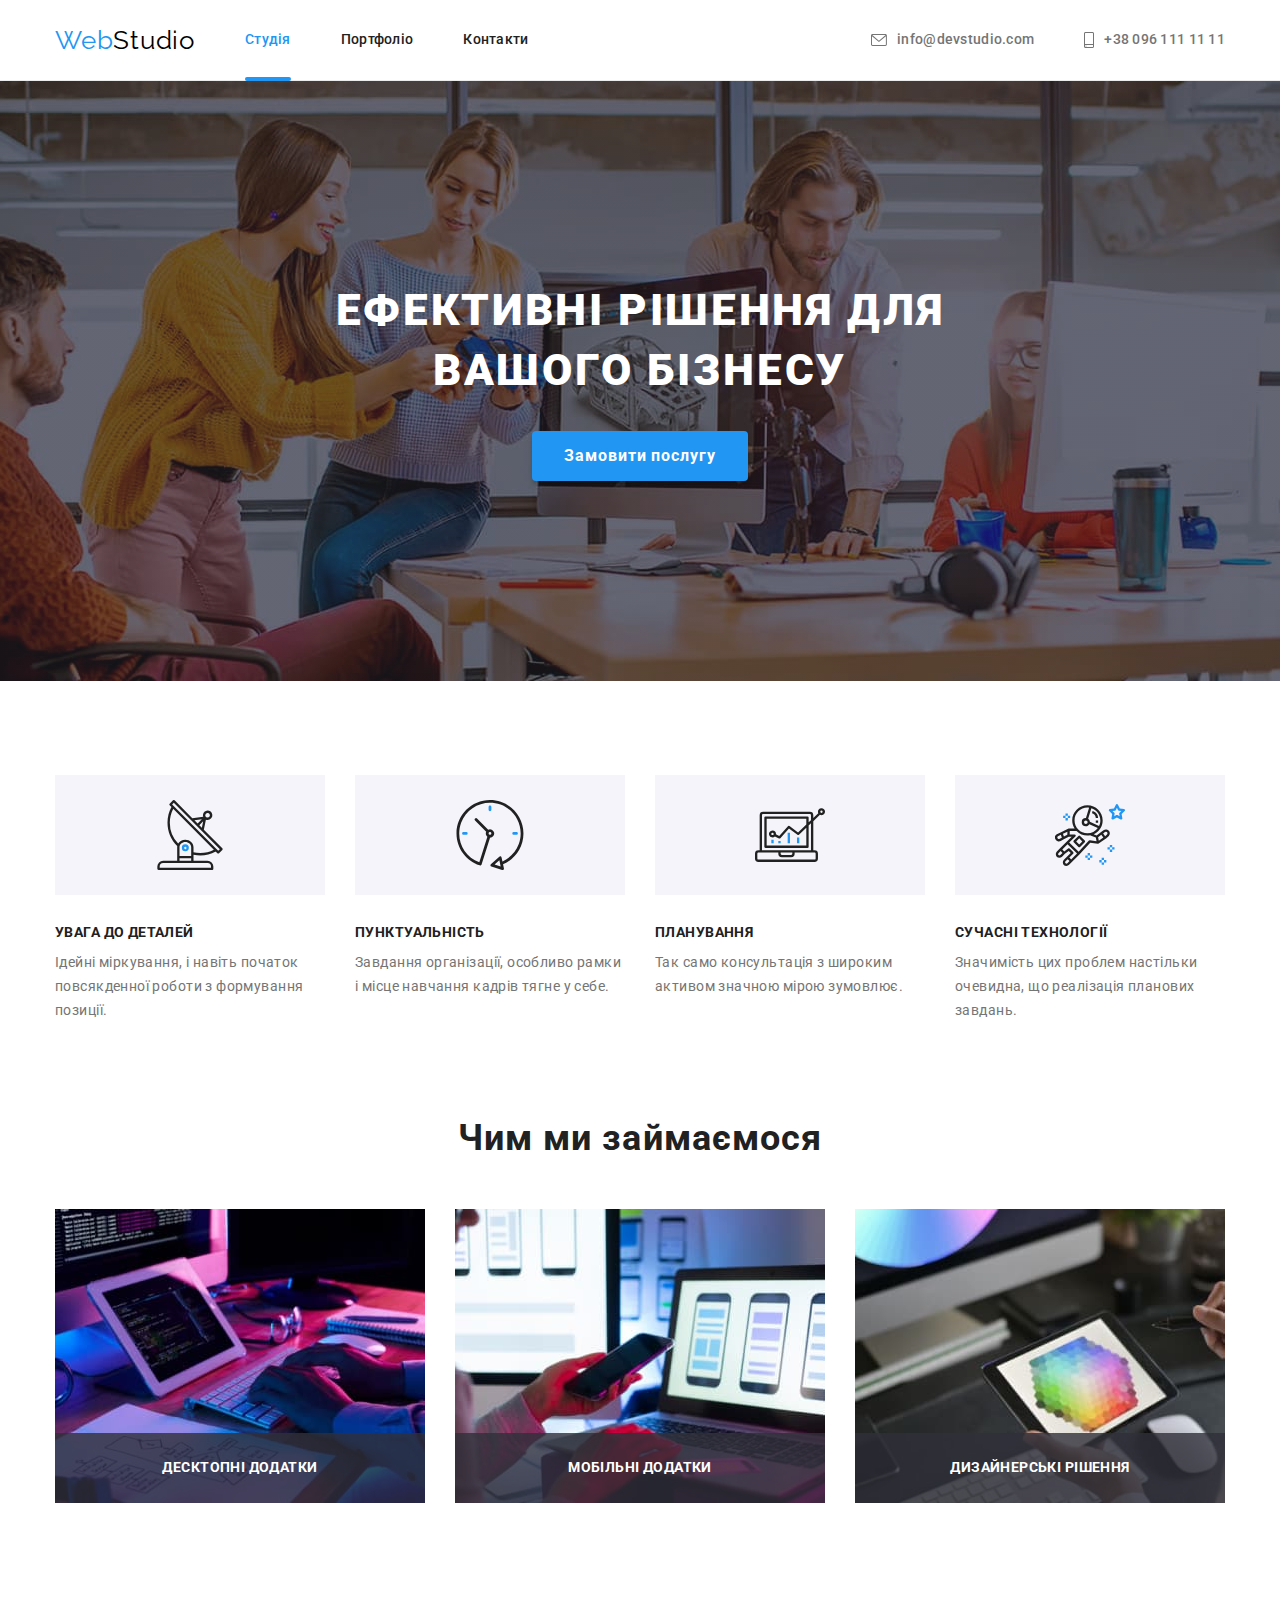
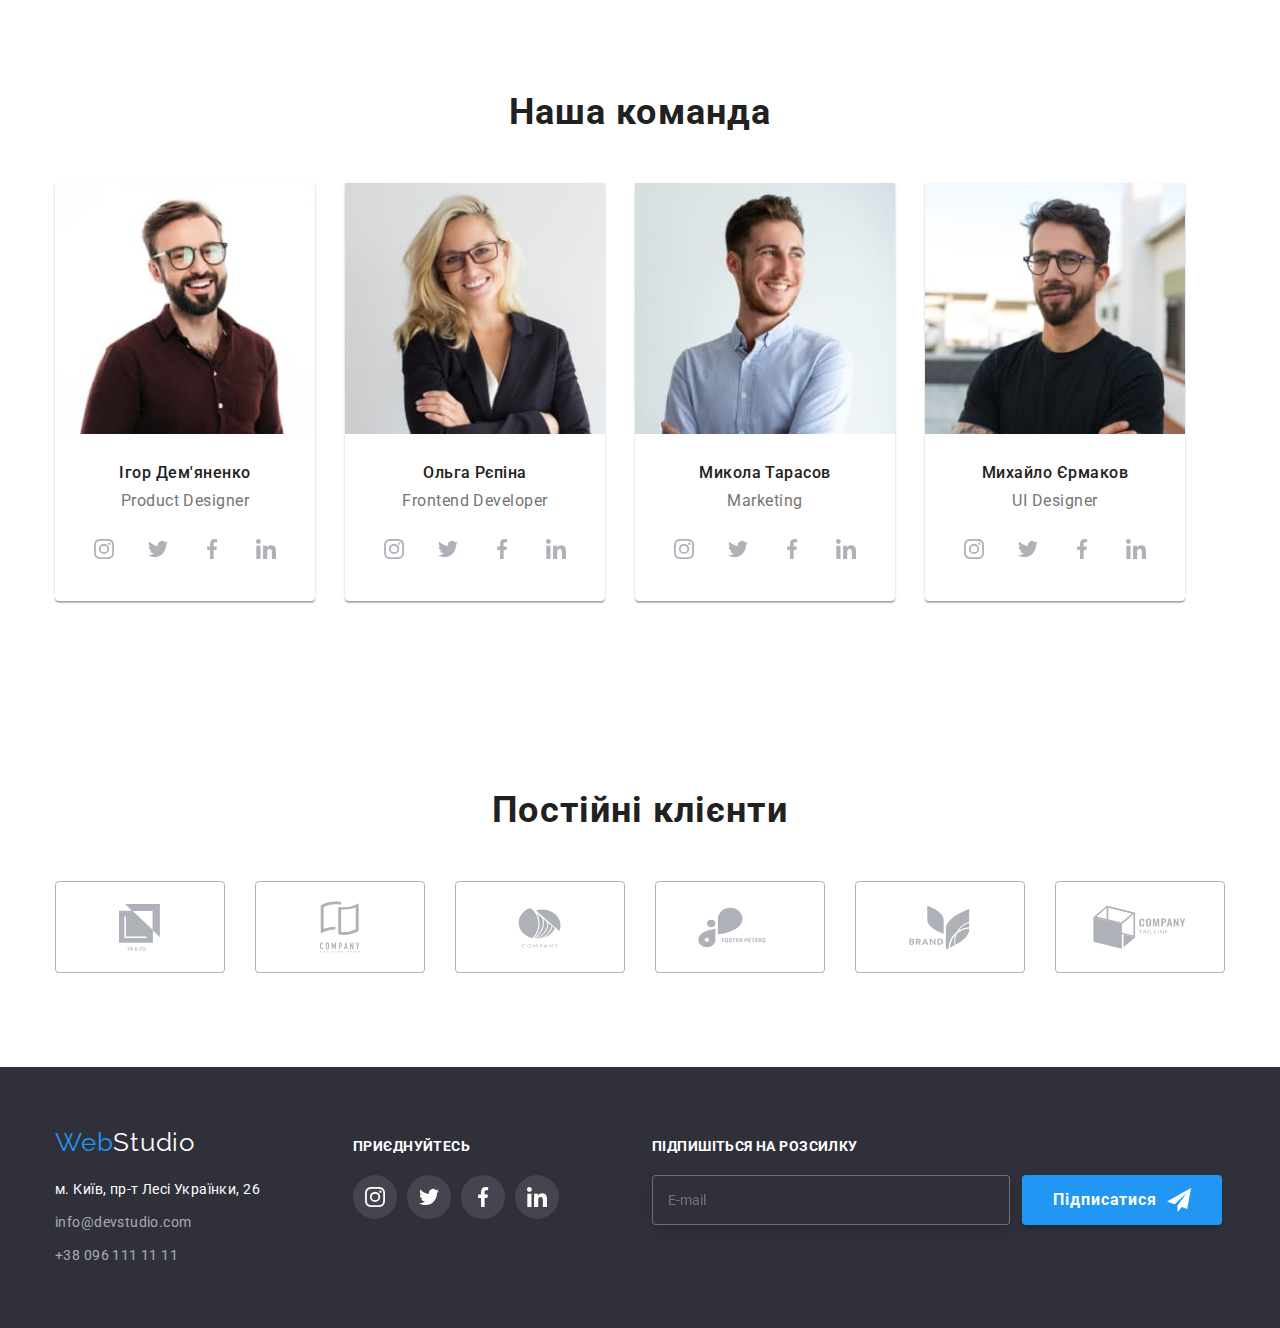
==== index.html @ 92b31249 "Clone HW-06" ====
<!DOCTYPE html>
<html lang="uk">

<head>
  <meta charset="UTF-8" />
  <meta http-equiv="X-UA-Compatible" content="IE=edge" />
  <meta name="viewport" content="width=device-width, initial-scale=1.0" />
  <title>Студія</title>
  <link rel="stylesheet"
    href="https://cdnjs.cloudflare.com/ajax/libs/modern-normalize/1.1.0/modern-normalize.min.css" />
  <link rel="stylesheet" href="./css/styles.css" />
  <link rel="preconnect" href="https://fonts.googleapis.com" />
  <link rel="preconnect" href="https://fonts.gstatic.com" crossorigin />
  <link href="https://fonts.googleapis.com/css2?family=Raleway:wght@700&family=Roboto:wght@400;500;700;900&display=swap"
    rel="stylesheet" />
</head>

<body>
  <header class="page-header">
    <div class="container">
      <div class="header-container">
        <nav class="header-nav">
          <a class="logo" href="./index.html">Web<span>Studio</span></a>
          <ul class="site-nav">
            <li><a class="link current" href="./index.html">Студія</a></li>
            <li><a class="link" href="./portfolio.html">Портфоліо</a></li>
            <li><a class="link" href="#">Контакти</a></li>
          </ul>
        </nav>
        <ul class="contacts-header">
          <li>
            <a class="contacts decoration" href="mailto:info@devstudio.com" lang="en">
              <svg class="icon-contacts" width="16px" height="12px">
                <use href="./images/icons.svg#icon-envelope"></use>
              </svg>info@devstudio.com</a>
          </li>
          <li>
            <a class="contacts decoration" href="tel:+380961111111"><svg class="icon-contacts" width="10px"
                height="16px">
                <use href="./images/icons.svg#icon-smartphone"></use>
              </svg>+38 096 111 11 11</a>
          </li>
        </ul>
      </div>
    </div>
  </header>
  <main>
    <section class="hero picture">
      <div class="container">
        <h1 class="hero-title">Ефективні рішення для вашого бізнесу</h1>
        <button class="primary-button" type="button" data-modal-open>Замовити послугу</button>
      </div>
    </section>
    <section class="section">
      <div class="container">
        <h2 class="visually-hidden">Наші переваги</h2>
        <div class="container-promo">
          <ul class="promo">
            <li class="promo-list">
              <div class="promo-icons">
                <svg width="70px" height="70px">
                  <use href="./images/icons.svg#icon-bodsec-01-antenna"></use>
                </svg>
              </div>
              <h3 class="promo-title">Увага до деталей</h3>
              <p class="promo-text">
                Ідейні міркування, і навіть початок повсякденної роботи з формування позиції.
              </p>
            </li>
            <li class="promo-list">
              <div class="promo-icons">
                <svg width="70px" height="70px">
                  <use href="./images/icons.svg#icon-bodsec-01-clock"></use>
                </svg>
              </div>
              <h3 class="promo-title">Пунктуальність</h3>
              <p class="promo-text">
                Завдання організації, особливо рамки і місце навчання кадрів тягне у себе.
              </p>
            </li>
            <li class="promo-list">
              <div class="promo-icons">
                <svg width="70px" height="70px">
                  <use href="./images/icons.svg#icon-bodsec-01-vector"></use>
                </svg>
              </div>
              <h3 class="promo-title">Планування</h3>
              <p class="promo-text">
                Так само консультація з широким активом значною мірою зумовлює.
              </p>
            </li>
            <li class="promo-list">
              <div class="promo-icons">
                <svg width="70px" height="70px">
                  <use href="./images/icons.svg#icon-bodsec-01-astronaut"></use>
                </svg>
              </div>
              <h3 class="promo-title">Сучасні технології</h3>
              <p class="promo-text">
                Значимість цих проблем настільки очевидна, що реалізація планових завдань.
              </p>
            </li>
          </ul>
        </div>
      </div>
    </section>
    <section class="section">
      <div class="container">
        <h2 class="heading">Чим ми займаємося</h2>
        <ul class="heading-list">
          <li>
            <div class="heading-content">
              <img src="./images/bodsec-01-0301.jpg" alt="Написання програмних модулів на клавіатурі" width="370" />
              <p class="heading-label">Десктопні додатки</p>
            </div>
          </li>
          <li>
            <div class="heading-content">
              <img src="./images/bodsec-01-0302.jpg" alt="Створення контенту для мобільних гаджетів" width="370" />
              <p class="heading-label">Мобільні додатки</p>
            </div>
          </li>
          <li>
            <div class="heading-content">
              <img src="./images/bodsec-01-0303.jpg" alt="Розробка дизайну за допомогою планшету" width="370" />
              <p class="heading-label">Дизайнерські рішення</p>
            </div>
          </li>
        </ul>
      </div>
    </section>
    <section class="section team-body">
      <div class="container">
        <h2 class="heading">Наша команда</h2>
        <ul class="team-list">
          <li>
            <img src="./images/bodsec-01-0401.jpg"
              alt="Дизайнер продукту, усміхнений чоловік в окулярах, чимось схожий на Гарі Потера" width="260" />
            <div class="team-caption">
              <h3>Ігор Дем'яненко</h3>
              <p lang="en">Product Designer</p>
              <ul class="soc-list">
                <li class="soc-item">
                  <a href="" class="soc-link">
                    <svg class="soc-icon">
                      <use href="./images/icons.svg#icon-instagram"></use>
                    </svg>
                  </a>
                </li>
                <li class="soc-item">
                  <a href="" class="soc-link">
                    <svg class="soc-icon">
                      <use href="./images/icons.svg#icon-twitter"></use>
                    </svg>
                  </a>
                </li>
                <li class="soc-item">
                  <a href="" class="soc-link">
                    <svg class="soc-icon">
                      <use href="./images/icons.svg#icon-facebook"></use>
                    </svg>
                  </a>
                </li>
                <li class="soc-item">
                  <a href="" class="soc-link">
                    <svg class="soc-icon">
                      <use href="./images/icons.svg#icon-linkedin"></use>
                    </svg>
                  </a>
                </li>
              </ul>
            </div>
          </li>
          <li>
            <img src="./images/bodsec-01-0402.jpg" alt="Розробник інтерфейсу, білява жінка, що стоїть у закритій позі"
              width="260" />
            <div class="team-caption">
              <h3>Ольга Рєпіна</h3>
              <p lang="en">Frontend Developer</p>
              <ul class="soc-list">
                <li class="soc-item">
                  <a href="" class="soc-link">
                    <svg class="soc-icon">
                      <use href="./images/icons.svg#icon-instagram"></use>
                    </svg>
                  </a>
                </li>
                <li class="soc-item">
                  <a href="" class="soc-link">
                    <svg class="soc-icon">
                      <use href="./images/icons.svg#icon-twitter"></use>
                    </svg>
                  </a>
                </li>
                <li class="soc-item">
                  <a href="" class="soc-link">
                    <svg class="soc-icon">
                      <use href="./images/icons.svg#icon-facebook"></use>
                    </svg>
                  </a>
                </li>
                <li class="soc-item">
                  <a href="" class="soc-link">
                    <svg class="soc-icon">
                      <use href="./images/icons.svg#icon-linkedin"></use>
                    </svg>
                  </a>
                </li>
              </ul>
            </div>
          </li>
          <li>
            <img src="./images/bodsec-01-0403.jpg" alt="Маркетолог, усміхнений чоловік, який дивиться в далечину"
              width="260" />
            <div class="team-caption">
              <h3>Микола Тарасов</h3>
              <p lang="en">Marketing</p>
              <ul class="soc-list">
                <li class="soc-item">
                  <a href="" class="soc-link">
                    <svg class="soc-icon">
                      <use href="./images/icons.svg#icon-instagram"></use>
                    </svg>
                  </a>
                </li>
                <li class="soc-item">
                  <a href="" class="soc-link">
                    <svg class="soc-icon">
                      <use href="./images/icons.svg#icon-twitter"></use>
                    </svg>
                  </a>
                </li>
                <li class="soc-item">
                  <a href="" class="soc-link">
                    <svg class="soc-icon">
                      <use href="./images/icons.svg#icon-facebook"></use>
                    </svg>
                  </a>
                </li>
                <li class="soc-item">
                  <a href="" class="soc-link">
                    <svg class="soc-icon">
                      <use href="./images/icons.svg#icon-linkedin"></use>
                    </svg>
                  </a>
                </li>
              </ul>
            </div>
          </li>
          <li>
            <img src="./images/bodsec-01-0404.jpg"
              alt="Дизайнер інтерфейсу користувача, чоловік з хитрою посмішкою, мабуть замислив якусь чергову фічу"
              width="260" />
            <div class="team-caption">
              <h3>Михайло Єрмаков</h3>
              <p lang="en">UI Designer</p>
              <ul class="soc-list">
                <li class="soc-item">
                  <a href="" class="soc-link">
                    <svg class="soc-icon">
                      <use href="./images/icons.svg#icon-instagram"></use>
                    </svg>
                  </a>
                </li>
                <li class="soc-item">
                  <a href="" class="soc-link">
                    <svg class="soc-icon">
                      <use href="./images/icons.svg#icon-twitter"></use>
                    </svg>
                  </a>
                </li>
                <li class="soc-item">
                  <a href="" class="soc-link">
                    <svg class="soc-icon">
                      <use href="./images/icons.svg#icon-facebook"></use>
                    </svg>
                  </a>
                </li>
                <li class="soc-item">
                  <a href="" class="soc-link">
                    <svg class="soc-icon">
                      <use href="./images/icons.svg#icon-linkedin"></use>
                    </svg>
                  </a>
                </li>
              </ul>
            </div>
          </li>
        </ul>
      </div>
    </section>
    <section class="section clients">
      <div class="container">
        <h2 class="heading">Постійні клієнти</h2>
        <ul class="clients-list">
          <li class="clients-item">
            <a href="" class="clients-link">
              <svg class="icon-clients" width="41px" height="47px">
                <use href="./images/icons.svg#icon-bodsec-01-client1"></use>
              </svg>
            </a>
          </li>
          <li class="clients-item">
            <a href="" class="clients-link">
              <svg class="icon-clients" width="40px" height="52px">
                <use href="./images/icons.svg#icon-bodsec-01-client2"></use>
              </svg>
            </a>
          </li>
          <li class="clients-item">
            <a href="" class="clients-link">
              <svg class="icon-clients" width="43px" height="41px">
                <use href="./images/icons.svg#icon-bodsec-01-client3"></use>
              </svg>
            </a>
          </li>
          <li class="clients-item">
            <a href="" class="clients-link">
              <svg class="icon-clients" width="84px" height="41px">
                <use href="./images/icons.svg#icon-bodsec-01-client4"></use>
              </svg>
            </a>
          </li>
          <li class="clients-item">
            <a href="" class="clients-link">
              <svg class="icon-clients" width="63px" height="45px">
                <use href="./images/icons.svg#icon-bodsec-01-client5"></use>
              </svg>
            </a>
          </li>
          <li class="clients-item">
            <a href="" class="clients-link">
              <svg class="icon-clients" width="93px" height="44px">
                <use href="./images/icons.svg#icon-bodsec-01-client6"></use>
              </svg>
            </a>
          </li>
        </ul>
      </div>
    </section>
  </main>
  <footer class="page-footer">
    <div class="container">
      <div class="footer-list">
        <div class="footer-contacts">
          <a class="logo" lang="en" href="./index.html">Web<span>Studio</span></a>
          <address>
            <ul class="contacts-list">
              <li class="contacts-item">
                <a class="contacts decoration-more" href="https://goo.gl/maps/6D874UoQJgZWC2zg7" target="_blank"
                  rel="noopener noreferrer nofollow">м. Київ, пр-т Лесі Українки, 26</a>
              </li>
              <li class="contacts-item">
                <a class="contacts decoration" href="mailto:info@devstudio.com" lang="en">info@devstudio.com</a>
              </li>
              <li class="contacts-item">
                <a class="contacts decoration" href="tel:+380961111111">+38 096 111 11 11</a>
              </li>
            </ul>
          </address>
        </div>
        <div class="footer-soc">
          <p>приєднуйтесь</p>
          <ul class="soc-list">
            <li class="soc-item">
              <a href="" class="soc-link">
                <svg class="soc-icon">
                  <use href="./images/icons.svg#icon-instagram"></use>
                </svg>
              </a>
            </li>
            <li class="soc-item">
              <a href="" class="soc-link">
                <svg class="soc-icon">
                  <use href="./images/icons.svg#icon-twitter"></use>
                </svg>
              </a>
            </li>
            <li class="soc-item">
              <a href="" class="soc-link">
                <svg class="soc-icon">
                  <use href="./images/icons.svg#icon-facebook"></use>
                </svg>
              </a>
            </li>
            <li class="soc-item">
              <a href="" class="soc-link">
                <svg class="soc-icon">
                  <use href="./images/icons.svg#icon-linkedin"></use>
                </svg>
              </a>
            </li>
          </ul>
        </div>
        <div class="mailing">
          <p class="mailing-insert">Підпишіться на розсилку</p>
          <form class="mailing-form" autocomplete="on" action="#" method="post">
            <input id="input-email" class="mailing-input" type="email" name="input-email" aria-describedby="input-email"
              placeholder="E-mail" required>
            <button class="mailing-button" type="submit" aria-label="Підписатися">
              Підписатися
              <svg class="mailing-icon" width="24" height="24">
                <use href="./images/icons.svg#icon-send"></use>
              </svg>
            </button>
          </form>
        </div>
      </div>
    </div>
  </footer>
  <!--MODAL WINDOW-->
  <div class="backdrop is-hidden" data-modal>
    <div class="modal">
      <button class="modal-close-button" type="button" data-modal-close>
        <svg width="11px" height="11px">
          <use href="./images/icons.svg#icon-cross"></use>heading
        </svg>
      </button>
      <p class="modal-heading">Залиште свої дані, ми вам передзвонимо</p>
      <form action="contact-form">
        <label class="form-label" for="person-name">Ім'я</label>
        <div class="form-box">
          <input id="person-name" class="form-input" type="text" name="person-name" placeholder=" " autocomplete="on"
            required>
          <svg class="form-icon" width="12px" height="12px">
            <use href="./images/icons.svg#icon-person"></use>
          </svg>
        </div>

        <label class="form-label" for="person-phone">Телефон</label>
        <div class="form-box">
          <input id="person-phone" class="form-input" type="tel" name="person-phone" placeholder=" " autocomplete="on"
            required>
          <svg class="form-icon" width="12px" height="12px">
            <use href="./images/icons.svg#icon-phone"></use>
          </svg>
        </div>

        <label class="form-label" for="person-email">Пошта</label>
        <div class="form-box">
          <input id="person-email" class="form-input" type="email" name="person-email" placeholder=" " autocomplete="on"
            required>
          <svg class="form-icon" width="12px" height="12px">
            <use href="./images/icons.svg#icon-email"></use>
          </svg>
        </div>

        <label class="form-label" for="person-comment">Коментар</label>
        <textarea id="person-comment" class="form-textarea" name="person-comment"
          placeholder="Введіть текст"></textarea>
        <div class="modal-checkbox">
          <label class="checkbox-label" for="agreement-checkbox">
            <input class="checkbox-input visually-hidden" id="agreement-checkbox" type="checkbox"
              name="agreement-checkbox">
            <svg class="checkbox-icon" width="11px" height="8px">
              <use href="./images/icons.svg#icon-check"></use>
            </svg>
            Погоджуюся з розсилкою та приймаю <a class="checkbox-terms" href="#"> Умови
              договору</a>
          </label>
        </div>
        <button class="modal-button-send" type="submit">Відправити</button>
      </form>
    </div>
  </div>
  <script src="./js/modal.js"></script>
</body>

</html>
---- css/styles.css ----
/* -- Загальне -- */
:root {
  --color-basic: #212121;
  --color-minor: #757575;
  --color-current: #2196f3;
  --color-current-active: #188ce8;
  --color-brand: #2f303a;
  --color-solid: #eeeeee;
  --color-solid-border: rgba(33, 33, 33, 0.2);
  --color-solid-border-active: #2196f3;
  --color-solid-other: #afb1b8;
  --color-bacground-basic: #ffffff;
  --color-bacground-minor: #f5f5f5;
  --color-bacground-body: #f5f4fa;
  --color-bacground-modal: rgba(0, 0, 0, 0.2);

  --timing-effect: cubic-bezier(0.4, 0, 0.2, 1);
}

/* При підключенні "normslize" ця фукнкція прописується */
/* html {
  box-sizing: border-box;
}
*,
*::before *::after {
  box-sizing: inherit;
} */

.container {
  width: 100%;
  max-width: 1200px;
  margin: 0 auto;
  padding: 0 15px;
}

.section {
  padding: 94px 0;
}

.section:nth-child(3) {
  padding-top: 0;
}

/* Ховаємо заголовок */
.visually-hidden {
  position: absolute;
  white-space: nowrap;
  width: 1px;
  height: 1px;
  overflow: hidden;
  border: 0;
  padding: 0;
  clip: rect(0 0 0 0);
  clip-path: inset(50%);
  margin: -1px;
}

/* прибираємо стилі з "Ul" (закоментував бо знайшов більш компактний варіант)*/
/* .site-nav, .heading-list, .promo, .contacts, .team-list, .portfolio-button,
.portfolio-title {list-style: none;} */
ul {
  list-style: none;
}

h1,
h2,
h3,
h4,
h5,
h6,
ul,
p {
  margin: 0;
  padding: 0;
}

img {
  display: block;
  max-width: 100%;
  height: auto;
}

body {
  font-family: 'Roboto', sans-serif;
  font-size: 14px;
  color: var(--color-minor);
  background-color: var(--color-bacground-basic);
}

.logo {
  padding: 24px 0px;
  text-decoration: none;
  color: var(--color-current);
  font-family: 'Raleway', sans-serif;
  font-size: 26px;
  line-height: 1.19;
  letter-spacing: 0.03em;
}

.logo > span {
  padding: 24px 0px;
  color: #000000;
}

.link {
  display: block;
  padding: 32px 0px;
  color: var(--color-basic);
  text-decoration: none;
  font-weight: 500;
  line-height: 1.14;
  letter-spacing: 0.02em;
  transition: color 250ms var(--timing-effect);
}

.current {
  position: relative;
  display: flex;
  color: var(--color-current);
}

.current::after {
  content: '';
  position: absolute;
  bottom: -1px;
  width: 100%;
  height: 4px;
  border-radius: 2px;
  background-color: currentColor;
}

/* header*/

.page-header {
  border-bottom: 1px solid #ececec;
}

.header-container {
  display: flex;
  align-items: center;
  justify-content: space-between;
}

.header-nav {
  display: flex;
  align-items: center;
}

.site-nav {
  display: flex;
  justify-content: center;
  flex-grow: 1;
  gap: 50px;
  margin-left: 50px;
}

.site-nav a {
  padding: 32px 0px;
}

.site-nav a:hover,
.site-nav a:focus {
  color: var(--color-current);
}

/* Скасовуємо підкреслення у посилань */
.decoration,
.decoration-more {
  text-decoration: none;
  font-style: normal;
}

.contacts {
  color: var(--color-minor);
  font-weight: 500;
  line-height: 1.14;
  letter-spacing: 0.02em;
  transition: color 250ms var(--timing-effect);
}

.contacts-header {
  display: flex;
  align-items: center;
  margin-left: auto;
  gap: 50px;
}

.contacts-header .contacts {
  display: block;
  padding: 32px 0px;
}

.contacts:hover,
.contacts:focus {
  color: var(--color-current);
}

.icon-contacts {
  vertical-align: middle;
  margin-right: 10px;
  fill: currentColor;
}

/* main */

/* Прибираємо Flex контейнер і Центруємо кнопу за допомогою маржинів */
/* .hero-container {
  display: flex;
  flex-direction: column;
  align-items: center;
  justify-content: center;
  padding: 200px 0px;
} */

.hero {
  padding: 200px 0px;
  background-color: var(--color-brand);
}

.picture {
  max-width: 1600px;
  min-height: 600px;
  margin-right: auto;
  margin-left: auto;
  background-image: linear-gradient(to right, rgba(47, 48, 58, 0.4), rgba(47, 48, 58, 0.4)),
    url(../images/bodsec-01-herofon.jpg);
  background-repeat: no-repeat;
  background-position: center;
  background-size: cover;
}

.hero-title {
  width: 696px;
  margin-top: 0;
  margin-bottom: 30px;
  margin-left: auto;
  margin-right: auto;
  color: var(--color-bacground-basic);
  text-transform: uppercase;
  text-align: center;
  font-weight: 900;
  font-size: 44px;
  line-height: 1.36;
  letter-spacing: 0.06em;
}

/* Button */
.primary-button {
  display: block;
  margin-right: auto;
  margin-left: auto;
  padding: 10px 32px;
  min-width: 216px;
  border-radius: 4px;
  border: 0;
  cursor: pointer;
  font-family: inherit;
  font-size: 16px;
  font-weight: 700;
  line-height: 1.88;
  letter-spacing: 0.06em;
  color: var(--color-bacground-basic);
  background-color: var(--color-current);
  box-shadow: 0px 4px 4px rgba(0, 0, 0, 0.15);
  transition: color 250ms var(--timing-effect), background-color 250ms var(--timing-effect),
    box-shadow 250ms var(--timing-effect);
}

.primary-button:hover,
.primary-button:focus {
  background-color: var(--color-current-active);
}

.promo {
  display: flex;
  gap: 30px;
}

.promo-list {
  width: calc((100% - 3 * 30px) / 4);
}
/* Не вийшло (як показував Репета) розмістити Іконку (ніззя достукатись до іконки в спрайті) */
/* .promo-list::before {
  content: '';
  display: block;
  height: 120px;
  margin-bottom: 30px;
  background-color: var(--color-bacground-body);
  background-size: contain;
  background-repeat: no-repeat;
  background-position: center;
  outline: 1px solid #000000;
} */

.promo-icons {
  display: flex;
  height: 120px;
  margin-bottom: 30px;
  background-color: var(--color-bacground-body);
  justify-content: center;
  align-items: center;
}

.promo-title {
  margin-bottom: 10px;
  color: var(--color-basic);
  text-transform: uppercase;
  font-weight: 700;
  font-size: 14px;
  line-height: 1.14;
  letter-spacing: 0.03em;
}
.promo-text {
  font-weight: 400;
  line-height: 1.71;
  letter-spacing: 0.03em;
}

.heading {
  margin-bottom: 50px;
  color: var(--color-basic);
  font-size: 36px;
  font-weight: 700;
  line-height: 1.17;
  letter-spacing: 0.03em;
  text-align: center;
}

.heading-list {
  display: flex;
  align-items: center;
  gap: 30px;
  justify-content: center;
}

.heading-content {
  position: relative;
  display: flex;
  justify-content: center;
}

.heading-content::before {
  content: '';
  position: absolute;
  bottom: 0;
  width: 100%;
  height: 70px;
  background-color: rgba(47, 48, 58, 0.8);
}

.heading-label {
  position: absolute;
  bottom: 0px;
  padding: 27px 0;
  text-align: center;
  font-weight: 700;
  line-height: 1.14;
  letter-spacing: 0.03em;
  text-transform: uppercase;
  color: var(--color-bacground-basic);
}

.heading-list > .team-body {
  background-color: var(--color-bacground-body);
}

.team-list {
  display: flex;
  align-items: center;
  gap: 30px;
}

.team-list > li {
  background-color: var(--color-bacground-basic);
  box-shadow: 0px 1px 3px rgba(0, 0, 0, 0.12), 0px 1px 1px rgba(0, 0, 0, 0.14),
    0px 2px 1px rgba(0, 0, 0, 0.2);
  border-radius: 0px 0px 4px 4px;
}

.team-caption {
  padding: 30px 0px 30px;
}

.team-caption > h3 {
  margin-bottom: 10px;
  color: var(--color-basic);
  font-weight: 500;
  font-size: 16px;
  line-height: 1.17;
  letter-spacing: 0.03em;
  text-align: center;
}

.team-caption p {
  color: var(--color-minor);
  font-weight: 400;
  font-size: 16px;
  line-height: 1.17;
  letter-spacing: 0.03em;
  text-align: center;
}

.soc-list {
  display: flex;
  justify-content: center;
  gap: 10px;
  margin-top: 16px;
}

.soc-link {
  width: 44px;
  height: 44px;
  display: flex;
  align-items: center;
  justify-content: center;
  border-radius: 50%;
  color: var(--color-solid-other);
  transition: color 250ms var(--timing-effect), background-color 250ms var(--timing-effect);
}

.soc-icon {
  fill: currentColor;
  width: 20px;
  height: 20px;
}

.soc-link:hover,
.soc-link:focus {
  background-color: var(--color-current);
  color: var(--color-bacground-basic);
}

.clients-list {
  display: flex;
  gap: 30px;
}
.clients-item {
  width: calc((100% - 5 * 30px) / 6);
}
.clients-link {
  width: 100%;
  height: 92px;
  border: 1px solid var(--color-solid-other);
  border-radius: 4px;
  display: flex;
  align-items: center;
  justify-content: center;
  transition: border-color 250ms var(--timing-effect);
}

.icon-clients {
  fill: var(--color-solid-other);
  transition: fill 250ms var(--timing-effect);
}
/* інший варіант виконання hover*/
.clients-link:hover,
.clients-link:focus {
  border-color: var(--color-current);
}

.clients-link:hover .icon-clients,
.clients-link:focus .icon-clients {
  fill: var(--color-current);
}

/* portfolio */

.portfolio-button {
  display: flex;
  justify-content: center;
  gap: 8px;
  margin-bottom: 50px;
}

.portfolio-button button {
  cursor: pointer;
  font-family: inherit;
  font-size: 16px;
  line-height: 1.62;
  letter-spacing: 0.03em;
  font-weight: 500;
  background-color: var(--color-bacground-body);
  border: none;
  padding: 6px 22px;
  border-radius: 4px;
  transition: color 250ms var(--timing-effect), background-color 250ms var(--timing-effect),
    box-shadow 250ms var(--timing-effect);
}

.portfolio-button button:first-child {
  padding: 6px 25px;
}

.portfolio-button button:hover,
.portfolio-button button:focus {
  color: var(--color-bacground-basic);
  background-color: var(--color-current);
  box-shadow: 0px 3px 1px rgba(0, 0, 0, 0.1), 0px 1px 2px rgba(0, 0, 0, 0.08),
    0px 2px 2px rgba(0, 0, 0, 0.12);
}

.portfolio-title {
  display: flex;
  flex-wrap: wrap;
  justify-content: center;
  gap: 30px;
}

.portfolio-elements {
  width: calc((100% - 2 * 30px) / 3);
}

.portfolio-thumb {
  position: relative;
  overflow: hidden;
}
.portfolio-link {
  text-decoration: none;
  display: block;
  transition: box-shadow 250ms var(--timing-effect);
}

.portfolio-overlay {
  position: absolute;
  top: 0;
  left: 0;
  width: 100%;
  height: 100%;
  background-color: rgba(33, 150, 243, 0.9);
  transform: translateY(100%);
  transition: transform 250ms var(--timing-effect);
}

.portfolio-text {
  margin: 0;
  font-size: 18px;
  line-height: 1.56;
  font-weight: 400;
  letter-spacing: 0.03em;
  color: var(--color-bacground-basic);
  padding: 63px 24px;
}

.portfolio-link:hover,
.portfolio-link:focus {
  box-shadow: 0px 1px 1px rgba(0, 0, 0, 0.12), 0px 4px 4px rgba(0, 0, 0, 0.06),
    1px 4px 6px rgba(0, 0, 0, 0.16);
}
.portfolio-link:hover .portfolio-overlay,
.portfolio-link:focus .portfolio-overlay {
  opacity: 1;
  transform: translateY(0);
}

.portfolio-caption {
  padding: 20px 18px 20px 24px;
  border: 1px solid var(--color-solid);
  border-top: none;
}

.portfolio-caption > h2 {
  color: var(--color-basic);
  font-weight: 700;
  font-size: 18px;
  line-height: 2;
  letter-spacing: 0.06em;
  margin-bottom: 4px;
}

.portfolio-caption > p {
  color: var(--color-minor);
  font-weight: 400;
  font-size: 16px;
  line-height: 1.88;
  letter-spacing: 0.03em;
}
/*Не знаю чи потрібно чи ні, у макеті при наводженні є підкреслювання*/

/* .portfolio-title h2:hover {
  text-decoration: underline;
  text-decoration-color: var(--color-bacground-body);
}

.portfolio-title p:hover {
  text-decoration: underline;
  text-decoration-color: var(--color-bacground-body);
} */

/* footer */

.contacts-item > a {
  color: rgba(255, 255, 255, 0.6);
  font-weight: 400;
  line-height: 1.71;
  letter-spacing: 0.03em;
}

a.decoration-more {
  color: var(--color-bacground-basic);
}

.footer-contacts .logo {
  padding: 0px 0px;
}

.footer-list {
  display: flex;
  gap: 93px;
  align-items: baseline;
}

.footer-soc > p {
  color: var(--color-bacground-basic);
  font-weight: 700;
  font-size: 14px;
  line-height: 1.14;
  letter-spacing: 0.03em;
  text-transform: uppercase;
}

.footer-soc > ul {
  margin-top: 20px;
}

.footer-soc .soc-link {
  background-color: rgba(255, 255, 255, 0.1);
  transition: background-color 250ms var(--timing-effect);
}

.footer-soc .soc-icon {
  fill: var(--color-bacground-basic);
}

.footer-soc .soc-link:hover,
.footer-soc .soc-link:focus {
  background-color: var(--color-current);
}

.page-footer {
  padding: 60px 0px;
  background-color: var(--color-brand);
}
.page-footer .logo {
  display: block;
  margin-bottom: 20px;
}

.contacts-item > a {
  display: block;
}

.contacts-item:not(:last-child) {
  margin-bottom: 9px;
}

.page-footer span {
  color: var(--color-bacground-basic);
}
/*MAILING*/

.mailing-form {
  display: flex;
}

.mailing-insert {
  display: block;
  margin-top: 0;
  margin-bottom: 20px;
  font-weight: 700;
  font-size: 14px;
  line-height: 1.14;
  letter-spacing: 0.03em;
  text-transform: uppercase;
  color: var(--color-bacground-basic);
}

.mailing-input {
  padding: 15px;
  width: 358px;
  color: var(--color-bacground-basic);
  background-color: var(--color-brand);
  border: 1px solid rgba(255, 255, 255, 0.3);
  filter: drop-shadow(0px 4px 4px rgba(0, 0, 0, 0.15));
  border-radius: 4px;
}

.mailing-button {
  display: inline-flex;
  justify-content: center;
  align-items: center;
  margin-left: 12px;
  width: 200px;
  height: 50px;
  font-weight: 700;
  font-size: 16px;
  line-height: 1.88;
  letter-spacing: 0.06em;
  color: var(--color-bacground-basic);
  background-color: var(--color-current);
  box-shadow: 0px 4px 4px rgb(0 0 0 / 15%);
  border: none;
  border-radius: 4px;
  cursor: pointer;
  transition: background-color 250ms var(--timing-effect);
}

.mailing-icon {
  fill: var(--color-bacground-basic);
  margin-left: 10px;
}

/* MODAL FORM*/

.modal-heading {
  margin-bottom: 12px;
  text-align: center;
  font-size: 20px;
  font-weight: 700;
  line-height: 1.22;
  letter-spacing: 0.03em;
  color: var(--color-basic);
}

.backdrop {
  position: fixed;
  top: 0;
  left: 0;
  width: 100%;
  height: 100%;
  z-index: 1;
  background-color: var(--color-bacground-modal);
  transition: opacity 250ms, visibility 250ms;
}

.is-hidden {
  opacity: 0;
  visibility: hidden;
  pointer-events: none;
}

.modal {
  position: absolute;
  top: 50%;
  left: 50%;
  transform: translate(-50%, -50%);
  width: 528px;
  height: 581px;
  padding: 40px;
  background-color: var(--color-bacground-basic);
}

.modal-close-button {
  position: absolute;
  top: 8px;
  right: 8px;
  width: 30px;
  height: 30px;
  padding: 9px 9px 10px 10px;
  display: flex;
  align-items: center;
  justify-content: center;
  border-radius: 50%;
  border: 1px solid rgba(0, 0, 0, 0.1);
  background-color: var(--color-bacground-basic);
  cursor: pointer;
}

.modal-close-button :focus,
.modal-close-button :hover {
  fill: var(--color-current);
}

.form-box {
  position: relative;
  margin-bottom: 10px;
}

.form-label {
  display: block;
  margin-bottom: 4px;
  font-weight: 400;
  font-size: 12px;
  line-height: 1.17;
  letter-spacing: 0.01em;
}

.form-input {
  width: 100%;
  padding: 14px 14px 14px 32px;
  border: 1px solid var(--color-solid-border);
  /* box-shadow: 0px 1px 3px rgba(0, 0, 0, 0.12), 0px 1px 1px rgba(0, 0, 0, 0.14),
    0px 2px 1px rgba(0, 0, 0, 0.2); */
  border-radius: 4px;
  outline: none;
  transition: border 250ms var(--timing-effect);
}

.form-icon {
  position: absolute;
  left: 15px;
  top: 50%;
  transform: translateY(-50%);
  /* fill: currentColor; */
  fill: var(--color-basic);
  transition: fill 250ms var(--timing-effect);
}

.form-input:hover,
.form-input:focus {
  border-color: var(--color-solid-border-active);
}
/* Шось не пішов у мене цей код не працює focus-within */
/* .form-box:focus-within .form-icon,
.form-box:focus-within .form-icon {
  fill: var(--color-solid-border-active);
} */

.form-input:hover + .form-icon,
.form-input:focus + .form-icon {
  fill: var(--color-solid-border-active);
}

.form-textarea {
  display: block;
  width: 100%;
  height: 120px;
  padding: 14px 16px;
  border: 1px solid var(--color-solid-border);
  border-radius: 4px;
  outline: none;
  transition: border 250ms var(--timing-effect);
}

.form-textarea:hover,
.form-textarea:focus {
  border-color: var(--color-solid-border-active);
}

.modal-checkbox {
  margin-top: 20px;
  margin-bottom: 30px;
}

.checkbox-label {
  display: flex;
  justify-content: center;
  align-items: center;
  font-weight: 400;
  font-size: 14px;
  line-height: 1.71;
  color: var(--color-minor);
}

.checkbox-icon {
  display: block;
  width: 16px;
  height: 15px;
  margin-right: 7px;
  border: solid 2px var(--color-basic);
  border-radius: 3px;
  fill: var(--color-bacground-basic);
  transition: border 250ms var(--timing-effect);
  transition: fill 250ms var(--timing-effect);
}

.checkbox-input:checked + .checkbox-icon {
  border: none;
  background-color: var(--color-current);
}

.checkbox-terms {
  display: inline-block;
  margin-left: 10px;
  text-decoration: underline;
  color: var(--color-current);
}

.modal-button-send {
  display: flex;
  justify-content: center;
  align-items: center;
  width: 200px;
  height: 50px;
  margin-left: auto;
  margin-right: auto;
  font-weight: 700;
  font-size: 16px;
  line-height: 1.88;
  text-align: center;
  letter-spacing: 0.06em;
  color: var(--color-bacground-basic);
  background-color: var(--color-current);
  box-shadow: 0px 4px 4px rgb(0 0 0 / 15%);
  border-radius: 4px;
  border: none;
  cursor: pointer;
  transition: background-color 250ms var(--timing-effect);
}

.modal-button-send:focus,
.modal-button-send:hover {
  background-color: var(--color-current-active);
}

/*Заняття Рябовол Д. 27.10.22 1:48:36*/
/* .checkbox-label::before {
  content: '';
  position: absolute;
  top: 0;
  left: 0;
  width: 16px;
  height: 15px;
  border: solid 1px var(--color-basic);
  border-radius: 4px;
} */
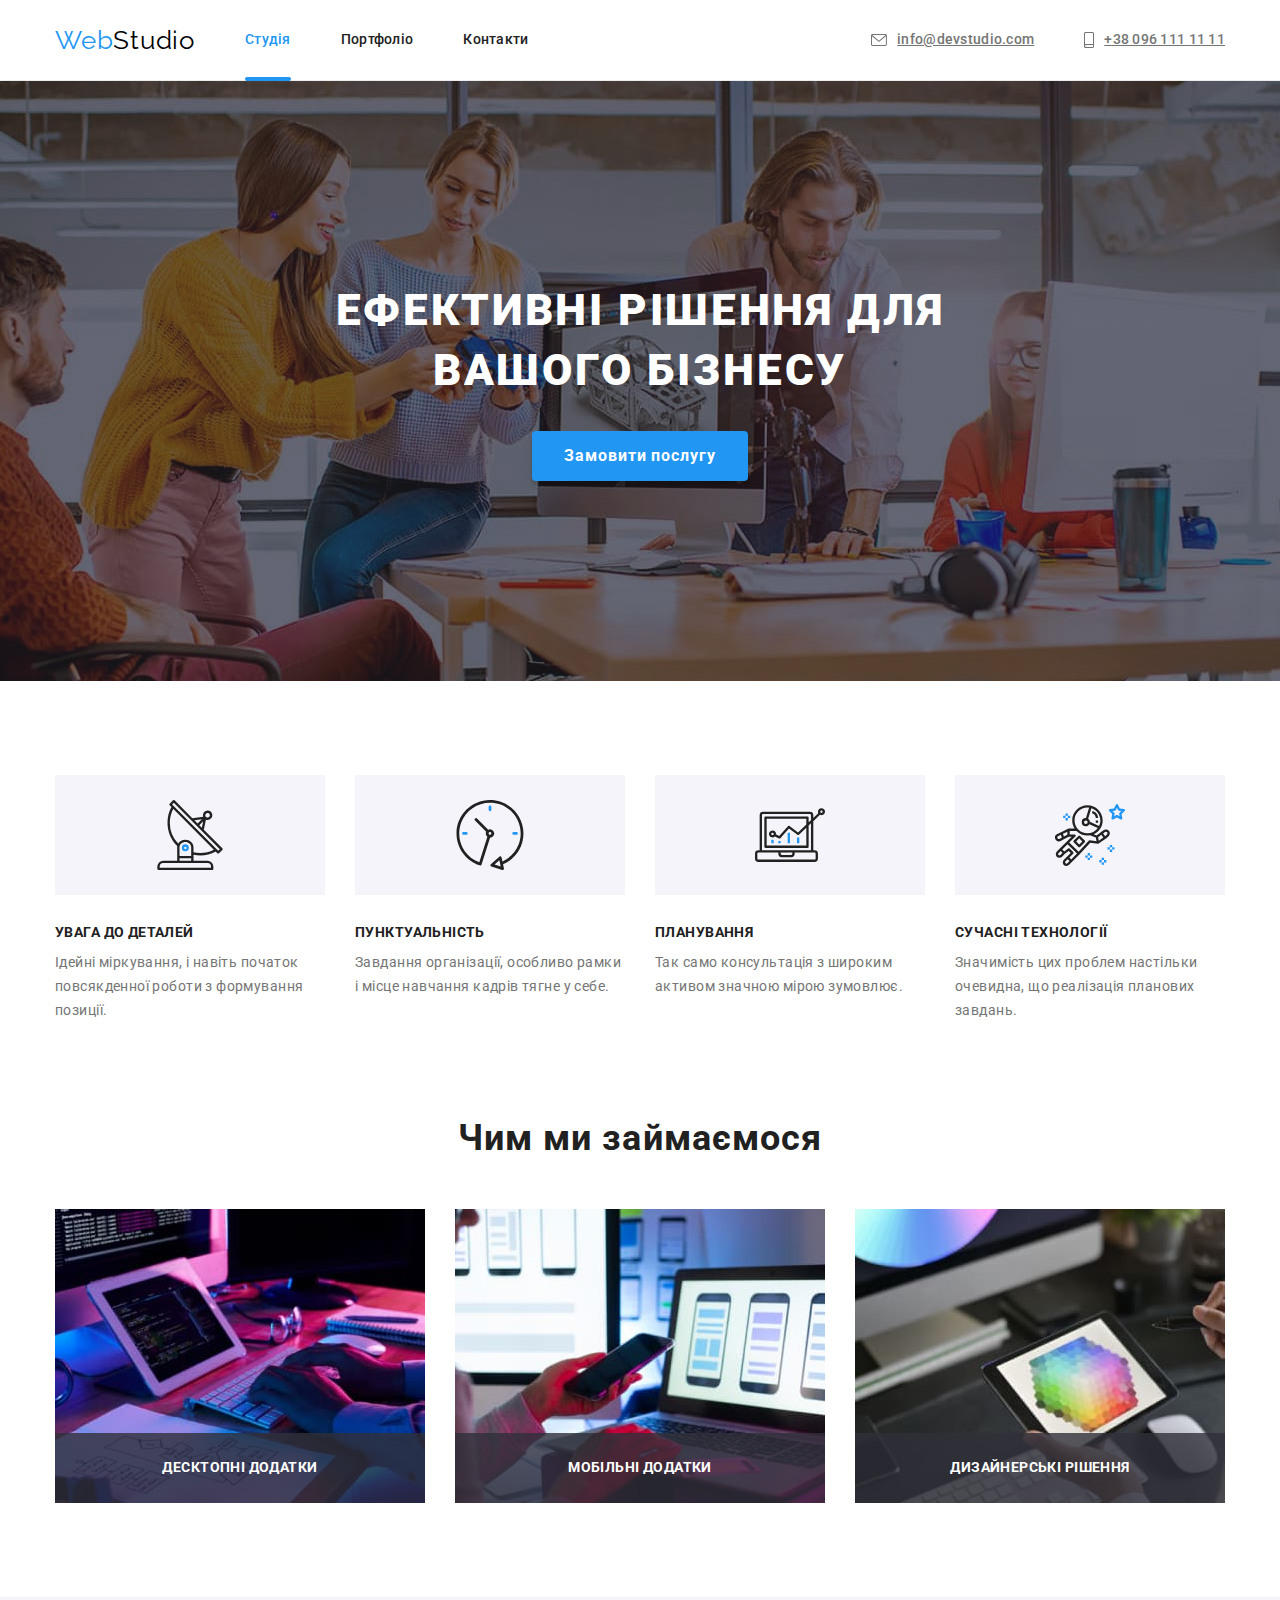
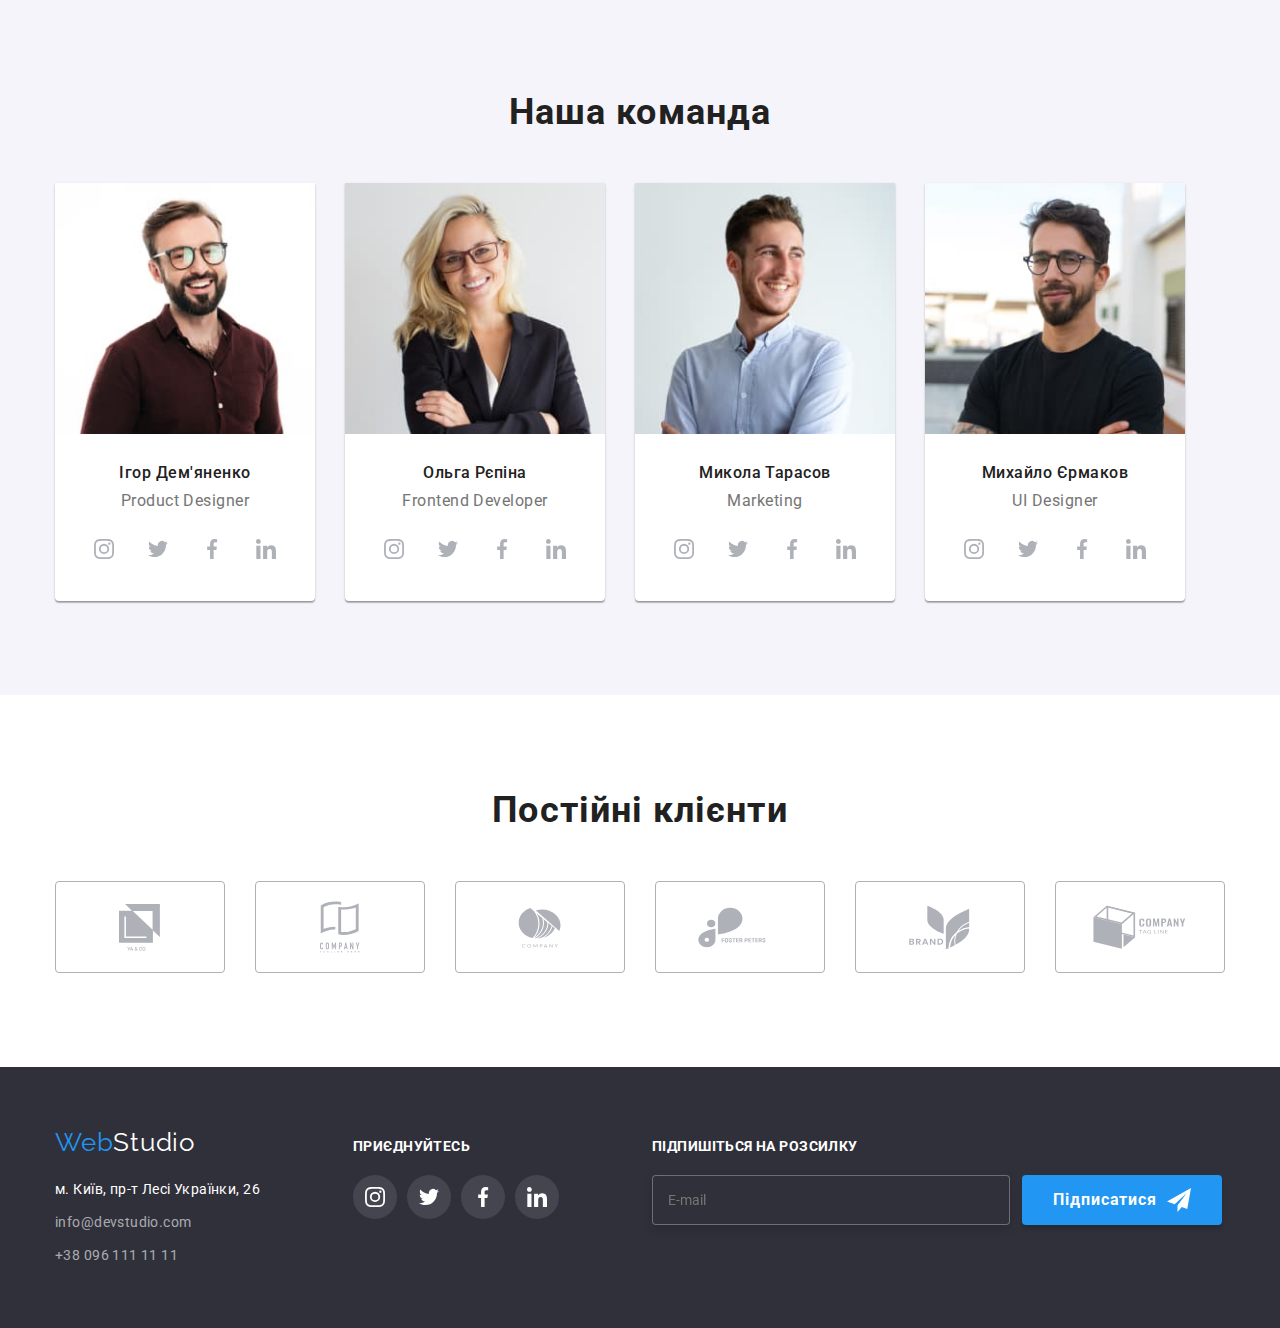
==== commit d7622fce: "Change_selectol to BEM" ====
--- a/index.html
+++ b/index.html
@@ -16,87 +16,86 @@
 </head>
 
 <body>
-  <header class="page-header">
-    <div class="container">
-      <div class="header-container">
-        <nav class="header-nav">
-          <a class="logo" href="./index.html">Web<span>Studio</span></a>
-          <ul class="site-nav">
-            <li><a class="link current" href="./index.html">Студія</a></li>
-            <li><a class="link" href="./portfolio.html">Портфоліо</a></li>
-            <li><a class="link" href="#">Контакти</a></li>
-          </ul>
-        </nav>
-        <ul class="contacts-header">
-          <li>
-            <a class="contacts decoration" href="mailto:info@devstudio.com" lang="en">
-              <svg class="icon-contacts" width="16px" height="12px">
-                <use href="./images/icons.svg#icon-envelope"></use>
-              </svg>info@devstudio.com</a>
-          </li>
-          <li>
-            <a class="contacts decoration" href="tel:+380961111111"><svg class="icon-contacts" width="10px"
-                height="16px">
-                <use href="./images/icons.svg#icon-smartphone"></use>
-              </svg>+38 096 111 11 11</a>
-          </li>
+  <header class="header-page">
+    <div class="header-page__container container">
+      <a class="logo" href="./index.html">Web<span class="logo--black">Studio</span></a>
+      <nav>
+        <ul class="header-menu">
+          <li><a class="header-menu__item header-menu__item--current" href="./index.html">Студія</a></li>
+          <li><a class="header-menu__item" href="./portfolio.html">Портфоліо</a>
+          </li>
+          <li><a class="header-menu__item" href="#">Контакти</a></li>
         </ul>
-      </div>
+      </nav>
+      <ul class="header-contacts nondecoration">
+        <li>
+          <a class="header-contacts__link " href="mailto:info@devstudio.com" lang="en">
+            <svg class="header-contacts__icon" width="16px" height="12px">
+              <use href="./images/icons.svg#icon-envelope"></use>
+            </svg>info@devstudio.com</a>
+        </li>
+        <li>
+          <a class="header-contacts__link" href="tel:+380961111111"><svg class="header-contacts__icon" width="10px"
+              height="16px">
+              <use href="./images/icons.svg#icon-smartphone"></use>
+            </svg>+38 096 111 11 11</a>
+        </li>
+      </ul>
     </div>
   </header>
   <main>
-    <section class="hero picture">
+    <section class="hero hero__picture">
       <div class="container">
-        <h1 class="hero-title">Ефективні рішення для вашого бізнесу</h1>
-        <button class="primary-button" type="button" data-modal-open>Замовити послугу</button>
+        <h1 class="hero__title">Ефективні рішення для вашого бізнесу</h1>
+        <button class="hero__button button" type="button" data-modal-open>Замовити послугу</button>
       </div>
     </section>
     <section class="section">
       <div class="container">
         <h2 class="visually-hidden">Наші переваги</h2>
-        <div class="container-promo">
+        <div class="promo__container">
           <ul class="promo">
-            <li class="promo-list">
-              <div class="promo-icons">
+            <li class="promo__list">
+              <div class="promo__icons">
                 <svg width="70px" height="70px">
                   <use href="./images/icons.svg#icon-bodsec-01-antenna"></use>
                 </svg>
               </div>
-              <h3 class="promo-title">Увага до деталей</h3>
-              <p class="promo-text">
+              <h3 class="promo__title">Увага до деталей</h3>
+              <p class="promo__text">
                 Ідейні міркування, і навіть початок повсякденної роботи з формування позиції.
               </p>
             </li>
-            <li class="promo-list">
-              <div class="promo-icons">
+            <li class="promo__list">
+              <div class="promo__icons">
                 <svg width="70px" height="70px">
                   <use href="./images/icons.svg#icon-bodsec-01-clock"></use>
                 </svg>
               </div>
-              <h3 class="promo-title">Пунктуальність</h3>
-              <p class="promo-text">
+              <h3 class="promo__title">Пунктуальність</h3>
+              <p class="promo__text">
                 Завдання організації, особливо рамки і місце навчання кадрів тягне у себе.
               </p>
             </li>
-            <li class="promo-list">
-              <div class="promo-icons">
+            <li class="promo__list">
+              <div class="promo__icons">
                 <svg width="70px" height="70px">
                   <use href="./images/icons.svg#icon-bodsec-01-vector"></use>
                 </svg>
               </div>
-              <h3 class="promo-title">Планування</h3>
-              <p class="promo-text">
+              <h3 class="promo__title">Планування</h3>
+              <p class="promo__text">
                 Так само консультація з широким активом значною мірою зумовлює.
               </p>
             </li>
-            <li class="promo-list">
-              <div class="promo-icons">
+            <li class="promo__list">
+              <div class="promo__icons">
                 <svg width="70px" height="70px">
                   <use href="./images/icons.svg#icon-bodsec-01-astronaut"></use>
                 </svg>
               </div>
-              <h3 class="promo-title">Сучасні технології</h3>
-              <p class="promo-text">
+              <h3 class="promo__title">Сучасні технології</h3>
+              <p class="promo__text">
                 Значимість цих проблем настільки очевидна, що реалізація планових завдань.
               </p>
             </li>
@@ -106,64 +105,64 @@
     </section>
     <section class="section">
       <div class="container">
-        <h2 class="heading">Чим ми займаємося</h2>
-        <ul class="heading-list">
-          <li>
-            <div class="heading-content">
+        <h2 class="title">Чим ми займаємося</h2>
+        <ul class="activity__list">
+          <li>
+            <div class="activity__content">
               <img src="./images/bodsec-01-0301.jpg" alt="Написання програмних модулів на клавіатурі" width="370" />
-              <p class="heading-label">Десктопні додатки</p>
-            </div>
-          </li>
-          <li>
-            <div class="heading-content">
+              <p class="activity__label">Десктопні додатки</p>
+            </div>
+          </li>
+          <li>
+            <div class="activity__content">
               <img src="./images/bodsec-01-0302.jpg" alt="Створення контенту для мобільних гаджетів" width="370" />
-              <p class="heading-label">Мобільні додатки</p>
-            </div>
-          </li>
-          <li>
-            <div class="heading-content">
+              <p class="activity__label">Мобільні додатки</p>
+            </div>
+          </li>
+          <li>
+            <div class="activity__content">
               <img src="./images/bodsec-01-0303.jpg" alt="Розробка дизайну за допомогою планшету" width="370" />
-              <p class="heading-label">Дизайнерські рішення</p>
+              <p class="activity__label">Дизайнерські рішення</p>
             </div>
           </li>
         </ul>
       </div>
     </section>
-    <section class="section team-body">
+    <section class="section team">
       <div class="container">
-        <h2 class="heading">Наша команда</h2>
-        <ul class="team-list">
+        <h2 class="title">Наша команда</h2>
+        <ul class="team__list">
           <li>
             <img src="./images/bodsec-01-0401.jpg"
               alt="Дизайнер продукту, усміхнений чоловік в окулярах, чимось схожий на Гарі Потера" width="260" />
-            <div class="team-caption">
-              <h3>Ігор Дем'яненко</h3>
-              <p lang="en">Product Designer</p>
-              <ul class="soc-list">
-                <li class="soc-item">
-                  <a href="" class="soc-link">
-                    <svg class="soc-icon">
+            <div class="team__row">
+              <h3 class="team__person">Ігор Дем'яненко</h3>
+              <p class="team__function" lang="en">Product Designer</p>
+              <ul class="soc-list__row">
+                <li class="soc-list__item">
+                  <a href="" class="soc-list__link">
+                    <svg class="soc-list__icon">
                       <use href="./images/icons.svg#icon-instagram"></use>
                     </svg>
                   </a>
                 </li>
-                <li class="soc-item">
-                  <a href="" class="soc-link">
-                    <svg class="soc-icon">
+                <li class="soc-list__item">
+                  <a href="" class="soc-list__link">
+                    <svg class="soc-list__icon">
                       <use href="./images/icons.svg#icon-twitter"></use>
                     </svg>
                   </a>
                 </li>
-                <li class="soc-item">
-                  <a href="" class="soc-link">
-                    <svg class="soc-icon">
+                <li class="soc-list__item">
+                  <a href="" class="soc-list__link">
+                    <svg class="soc-list__icon">
                       <use href="./images/icons.svg#icon-facebook"></use>
                     </svg>
                   </a>
                 </li>
-                <li class="soc-item">
-                  <a href="" class="soc-link">
-                    <svg class="soc-icon">
+                <li class="soc-list__item">
+                  <a href="" class="soc-list__link">
+                    <svg class="soc-list__icon">
                       <use href="./images/icons.svg#icon-linkedin"></use>
                     </svg>
                   </a>
@@ -174,34 +173,34 @@
           <li>
             <img src="./images/bodsec-01-0402.jpg" alt="Розробник інтерфейсу, білява жінка, що стоїть у закритій позі"
               width="260" />
-            <div class="team-caption">
-              <h3>Ольга Рєпіна</h3>
-              <p lang="en">Frontend Developer</p>
-              <ul class="soc-list">
-                <li class="soc-item">
-                  <a href="" class="soc-link">
-                    <svg class="soc-icon">
+            <div class="team__row">
+              <h3 class="team__person">Ольга Рєпіна</h3>
+              <p class="team__function" lang="en">Frontend Developer</p>
+              <ul class="soc-list__row">
+                <li class="soc-list__item">
+                  <a href="" class="soc-list__link">
+                    <svg class="soc-list__icon">
                       <use href="./images/icons.svg#icon-instagram"></use>
                     </svg>
                   </a>
                 </li>
-                <li class="soc-item">
-                  <a href="" class="soc-link">
-                    <svg class="soc-icon">
+                <li class="soc-list__item">
+                  <a href="" class="soc-list__link">
+                    <svg class="soc-list__icon">
                       <use href="./images/icons.svg#icon-twitter"></use>
                     </svg>
                   </a>
                 </li>
-                <li class="soc-item">
-                  <a href="" class="soc-link">
-                    <svg class="soc-icon">
+                <li class="soc-list__item">
+                  <a href="" class="soc-list__link">
+                    <svg class="soc-list__icon">
                       <use href="./images/icons.svg#icon-facebook"></use>
                     </svg>
                   </a>
                 </li>
-                <li class="soc-item">
-                  <a href="" class="soc-link">
-                    <svg class="soc-icon">
+                <li class="soc-list__item">
+                  <a href="" class="soc-list__link">
+                    <svg class="soc-list__icon">
                       <use href="./images/icons.svg#icon-linkedin"></use>
                     </svg>
                   </a>
@@ -212,34 +211,34 @@
           <li>
             <img src="./images/bodsec-01-0403.jpg" alt="Маркетолог, усміхнений чоловік, який дивиться в далечину"
               width="260" />
-            <div class="team-caption">
-              <h3>Микола Тарасов</h3>
-              <p lang="en">Marketing</p>
-              <ul class="soc-list">
-                <li class="soc-item">
-                  <a href="" class="soc-link">
-                    <svg class="soc-icon">
+            <div class="team__row">
+              <h3 class="team__person">Микола Тарасов</h3>
+              <p class="team__function" lang="en">Marketing</p>
+              <ul class="soc-list__row">
+                <li class="soc-list__item">
+                  <a href="" class="soc-list__link">
+                    <svg class="soc-list__icon">
                       <use href="./images/icons.svg#icon-instagram"></use>
                     </svg>
                   </a>
                 </li>
-                <li class="soc-item">
-                  <a href="" class="soc-link">
-                    <svg class="soc-icon">
+                <li class="soc-list__item">
+                  <a href="" class="soc-list__link">
+                    <svg class="soc-list__icon">
                       <use href="./images/icons.svg#icon-twitter"></use>
                     </svg>
                   </a>
                 </li>
-                <li class="soc-item">
-                  <a href="" class="soc-link">
-                    <svg class="soc-icon">
+                <li class="soc-list__item">
+                  <a href="" class="soc-list__link">
+                    <svg class="soc-list__icon">
                       <use href="./images/icons.svg#icon-facebook"></use>
                     </svg>
                   </a>
                 </li>
-                <li class="soc-item">
-                  <a href="" class="soc-link">
-                    <svg class="soc-icon">
+                <li class="soc-list__item">
+                  <a href="" class="soc-list__link">
+                    <svg class="soc-list__icon">
                       <use href="./images/icons.svg#icon-linkedin"></use>
                     </svg>
                   </a>
@@ -251,34 +250,34 @@
             <img src="./images/bodsec-01-0404.jpg"
               alt="Дизайнер інтерфейсу користувача, чоловік з хитрою посмішкою, мабуть замислив якусь чергову фічу"
               width="260" />
-            <div class="team-caption">
-              <h3>Михайло Єрмаков</h3>
-              <p lang="en">UI Designer</p>
-              <ul class="soc-list">
-                <li class="soc-item">
-                  <a href="" class="soc-link">
-                    <svg class="soc-icon">
+            <div class="team__row">
+              <h3 class="team__person">Михайло Єрмаков</h3>
+              <p class="team__function" lang="en">UI Designer</p>
+              <ul class="soc-list__row">
+                <li class="soc-list__item">
+                  <a href="" class="soc-list__link">
+                    <svg class="soc-list__icon">
                       <use href="./images/icons.svg#icon-instagram"></use>
                     </svg>
                   </a>
                 </li>
-                <li class="soc-item">
-                  <a href="" class="soc-link">
-                    <svg class="soc-icon">
+                <li class="soc-list__item">
+                  <a href="" class="soc-list__link">
+                    <svg class="soc-list__icon">
                       <use href="./images/icons.svg#icon-twitter"></use>
                     </svg>
                   </a>
                 </li>
-                <li class="soc-item">
-                  <a href="" class="soc-link">
-                    <svg class="soc-icon">
+                <li class="soc-list__item">
+                  <a href="" class="soc-list__link">
+                    <svg class="soc-list__icon">
                       <use href="./images/icons.svg#icon-facebook"></use>
                     </svg>
                   </a>
                 </li>
-                <li class="soc-item">
-                  <a href="" class="soc-link">
-                    <svg class="soc-icon">
+                <li class="soc-list__item">
+                  <a href="" class="soc-list__link">
+                    <svg class="soc-list__icon">
                       <use href="./images/icons.svg#icon-linkedin"></use>
                     </svg>
                   </a>
@@ -291,46 +290,46 @@
     </section>
     <section class="section clients">
       <div class="container">
-        <h2 class="heading">Постійні клієнти</h2>
-        <ul class="clients-list">
-          <li class="clients-item">
-            <a href="" class="clients-link">
-              <svg class="icon-clients" width="41px" height="47px">
+        <h2 class="title">Постійні клієнти</h2>
+        <ul class="clients">
+          <li class="clients__item">
+            <a href="" class="clients__link">
+              <svg class="clients__icon" width="41px" height="47px">
                 <use href="./images/icons.svg#icon-bodsec-01-client1"></use>
               </svg>
             </a>
           </li>
-          <li class="clients-item">
-            <a href="" class="clients-link">
-              <svg class="icon-clients" width="40px" height="52px">
+          <li class="clients__item">
+            <a href="" class="clients__link">
+              <svg class="clients__icon" width="40px" height="52px">
                 <use href="./images/icons.svg#icon-bodsec-01-client2"></use>
               </svg>
             </a>
           </li>
-          <li class="clients-item">
-            <a href="" class="clients-link">
-              <svg class="icon-clients" width="43px" height="41px">
+          <li class="clients__item">
+            <a href="" class="clients__link">
+              <svg class="clients__icon" width="43px" height="41px">
                 <use href="./images/icons.svg#icon-bodsec-01-client3"></use>
               </svg>
             </a>
           </li>
-          <li class="clients-item">
-            <a href="" class="clients-link">
-              <svg class="icon-clients" width="84px" height="41px">
+          <li class="clients__item">
+            <a href="" class="clients__link">
+              <svg class="clients__icon" width="84px" height="41px">
                 <use href="./images/icons.svg#icon-bodsec-01-client4"></use>
               </svg>
             </a>
           </li>
-          <li class="clients-item">
-            <a href="" class="clients-link">
-              <svg class="icon-clients" width="63px" height="45px">
+          <li class="clients__item">
+            <a href="" class="clients__link">
+              <svg class="clients__icon" width="63px" height="45px">
                 <use href="./images/icons.svg#icon-bodsec-01-client5"></use>
               </svg>
             </a>
           </li>
-          <li class="clients-item">
-            <a href="" class="clients-link">
-              <svg class="icon-clients" width="93px" height="44px">
+          <li class="clients__item">
+            <a href="" class="clients__link">
+              <svg class="clients__icon" width="93px" height="44px">
                 <use href="./images/icons.svg#icon-bodsec-01-client6"></use>
               </svg>
             </a>
@@ -339,67 +338,70 @@
       </div>
     </section>
   </main>
-  <footer class="page-footer">
+  <footer class="footer">
     <div class="container">
-      <div class="footer-list">
-        <div class="footer-contacts">
-          <a class="logo" lang="en" href="./index.html">Web<span>Studio</span></a>
-          <address>
-            <ul class="contacts-list">
-              <li class="contacts-item">
-                <a class="contacts decoration-more" href="https://goo.gl/maps/6D874UoQJgZWC2zg7" target="_blank"
-                  rel="noopener noreferrer nofollow">м. Київ, пр-т Лесі Українки, 26</a>
+      <div class="footer__row">
+        <div class="footer__contacts">
+          <a class="logo footer__logo" lang="en" href="./index.html">Web<span class="logo--white">Studio</span></a>
+          <address class="contacts">
+            <ul class="contacts__list">
+              <li class="contacts__item">
+                <a class="contacts__unit contacts__unit--white nondecoration"
+                  href="https://goo.gl/maps/6D874UoQJgZWC2zg7" target="_blank" rel="noopener noreferrer nofollow">м.
+                  Київ, пр-т Лесі Українки,
+                  26</a>
               </li>
-              <li class="contacts-item">
-                <a class="contacts decoration" href="mailto:info@devstudio.com" lang="en">info@devstudio.com</a>
+              <li class="contacts__item">
+                <a class="contacts__unit nondecoration" href="mailto:info@devstudio.com"
+                  lang="en">info@devstudio.com</a>
               </li>
-              <li class="contacts-item">
-                <a class="contacts decoration" href="tel:+380961111111">+38 096 111 11 11</a>
+              <li class="contacts__item">
+                <a class="contacts__unit nondecoration" href="tel:+380961111111">+38 096 111 11 11</a>
               </li>
             </ul>
           </address>
         </div>
-        <div class="footer-soc">
-          <p>приєднуйтесь</p>
-          <ul class="soc-list">
-            <li class="soc-item">
-              <a href="" class="soc-link">
-                <svg class="soc-icon">
+        <div class="footer__soc">
+          <p class="footer__title">приєднуйтесь</p>
+          <ul class="soc-list__row">
+            <li class="soc-list__item">
+              <a href="" class="soc-list__link">
+                <svg class="soc-list__icon">
                   <use href="./images/icons.svg#icon-instagram"></use>
                 </svg>
               </a>
             </li>
-            <li class="soc-item">
-              <a href="" class="soc-link">
-                <svg class="soc-icon">
+            <li class="soc-list__item">
+              <a href="" class="soc-list__link">
+                <svg class="soc-list__icon">
                   <use href="./images/icons.svg#icon-twitter"></use>
                 </svg>
               </a>
             </li>
-            <li class="soc-item">
-              <a href="" class="soc-link">
-                <svg class="soc-icon">
+            <li class="soc-list__item">
+              <a href="" class="soc-list__link">
+                <svg class="soc-list__icon">
                   <use href="./images/icons.svg#icon-facebook"></use>
                 </svg>
               </a>
             </li>
-            <li class="soc-item">
-              <a href="" class="soc-link">
-                <svg class="soc-icon">
+            <li class="soc-list__item">
+              <a href="" class="soc-list__link">
+                <svg class="soc-list__icon">
                   <use href="./images/icons.svg#icon-linkedin"></use>
                 </svg>
               </a>
             </li>
           </ul>
         </div>
-        <div class="mailing">
-          <p class="mailing-insert">Підпишіться на розсилку</p>
-          <form class="mailing-form" autocomplete="on" action="#" method="post">
-            <input id="input-email" class="mailing-input" type="email" name="input-email" aria-describedby="input-email"
-              placeholder="E-mail" required>
-            <button class="mailing-button" type="submit" aria-label="Підписатися">
+        <div class="footer__mailing">
+          <p class="footer__title footer__title--mailing">Підпишіться на розсилку</p>
+          <form class="mailing__form" autocomplete="on" action="#" method="post">
+            <input id="input-email" class="mailing__input" type="email" name="input-email"
+              aria-describedby="input-email" placeholder="E-mail" required>
+            <button class="mailing__button button" type="submit" aria-label="Підписатися">
               Підписатися
-              <svg class="mailing-icon" width="24" height="24">
+              <svg class="mailing__icon" width="24" height="24">
                 <use href="./images/icons.svg#icon-send"></use>
               </svg>
             </button>
@@ -411,55 +413,55 @@
   <!--MODAL WINDOW-->
   <div class="backdrop is-hidden" data-modal>
     <div class="modal">
-      <button class="modal-close-button" type="button" data-modal-close>
+      <button class="modal-button__close" type="button" data-modal-close>
         <svg width="11px" height="11px">
           <use href="./images/icons.svg#icon-cross"></use>heading
         </svg>
       </button>
-      <p class="modal-heading">Залиште свої дані, ми вам передзвонимо</p>
+      <p class="modal__heading">Залиште свої дані, ми вам передзвонимо</p>
       <form action="contact-form">
-        <label class="form-label" for="person-name">Ім'я</label>
-        <div class="form-box">
-          <input id="person-name" class="form-input" type="text" name="person-name" placeholder=" " autocomplete="on"
-            required>
-          <svg class="form-icon" width="12px" height="12px">
+        <label class="modal-box__label" for="person-name">Ім'я</label>
+        <div class="modal-box">
+          <input id="person-name" class="modal-box__input" type="text" name="person-name" placeholder=" "
+            autocomplete="on" required>
+          <svg class="modal-box__icon" width="12px" height="12px">
             <use href="./images/icons.svg#icon-person"></use>
           </svg>
         </div>
 
-        <label class="form-label" for="person-phone">Телефон</label>
-        <div class="form-box">
-          <input id="person-phone" class="form-input" type="tel" name="person-phone" placeholder=" " autocomplete="on"
-            required>
-          <svg class="form-icon" width="12px" height="12px">
+        <label class="modal-box__label" for="person-phone">Телефон</label>
+        <div class="modal-box">
+          <input id="person-phone" class="modal-box__input" type="tel" name="person-phone" placeholder=" "
+            autocomplete="on" required>
+          <svg class="modal-box__icon" width="12px" height="12px">
             <use href="./images/icons.svg#icon-phone"></use>
           </svg>
         </div>
 
-        <label class="form-label" for="person-email">Пошта</label>
-        <div class="form-box">
-          <input id="person-email" class="form-input" type="email" name="person-email" placeholder=" " autocomplete="on"
-            required>
-          <svg class="form-icon" width="12px" height="12px">
+        <label class="modal-box__label" for="person-email">Пошта</label>
+        <div class="modal-box">
+          <input id="person-email" class="modal-box__input" type="email" name="person-email" placeholder=" "
+            autocomplete="on" required>
+          <svg class="modal-box__icon" width="12px" height="12px">
             <use href="./images/icons.svg#icon-email"></use>
           </svg>
         </div>
 
-        <label class="form-label" for="person-comment">Коментар</label>
-        <textarea id="person-comment" class="form-textarea" name="person-comment"
+        <label class="modal-box__label" for="person-comment">Коментар</label>
+        <textarea id="person-comment" class="modal-box__textarea" name="person-comment"
           placeholder="Введіть текст"></textarea>
         <div class="modal-checkbox">
-          <label class="checkbox-label" for="agreement-checkbox">
-            <input class="checkbox-input visually-hidden" id="agreement-checkbox" type="checkbox"
+          <label class="modal-checkbox__label" for="agreement-checkbox">
+            <input class="modal-checkbox__input visually-hidden" id="agreement-checkbox" type="checkbox"
               name="agreement-checkbox">
-            <svg class="checkbox-icon" width="11px" height="8px">
+            <svg class="modal-checkbox__icon" width="11px" height="8px">
               <use href="./images/icons.svg#icon-check"></use>
             </svg>
-            Погоджуюся з розсилкою та приймаю <a class="checkbox-terms" href="#"> Умови
+            Погоджуюся з розсилкою та приймаю <a class="modal-checkbox__terms" href="#"> Умови
               договору</a>
           </label>
         </div>
-        <button class="modal-button-send" type="submit">Відправити</button>
+        <button class="modal-button__send button" type="submit">Відправити</button>
       </form>
     </div>
   </div>
--- a/css/styles.css
+++ b/css/styles.css
@@ -1,4 +1,4 @@
-/* -- Загальне -- */
+/* -- TOTAL -- */
 :root {
   --color-basic: #212121;
   --color-minor: #757575;
@@ -17,15 +17,6 @@
   --timing-effect: cubic-bezier(0.4, 0, 0.2, 1);
 }
 
-/* При підключенні "normslize" ця фукнкція прописується */
-/* html {
-  box-sizing: border-box;
-}
-*,
-*::before *::after {
-  box-sizing: inherit;
-} */
-
 .container {
   width: 100%;
   max-width: 1200px;
@@ -56,8 +47,8 @@
 }
 
 /* прибираємо стилі з "Ul" (закоментував бо знайшов більш компактний варіант)*/
-/* .site-nav, .heading-list, .promo, .contacts, .team-list, .portfolio-button,
-.portfolio-title {list-style: none;} */
+/* .menu, .activity__list, .promo, .contacts, .team__list, .portfolio__button,
+.portfolio__title {list-style: none;} */
 ul {
   list-style: none;
 }
@@ -88,6 +79,7 @@
 }
 
 .logo {
+  display: block;
   padding: 24px 0px;
   text-decoration: none;
   color: var(--color-current);
@@ -97,12 +89,56 @@
   letter-spacing: 0.03em;
 }
 
-.logo > span {
-  padding: 24px 0px;
+.logo--black {
   color: #000000;
 }
 
-.link {
+.button {
+  border-radius: 4px;
+  border: none;
+  cursor: pointer;
+  color: var(--color-bacground-basic);
+  background-color: var(--color-current);
+  box-shadow: 0px 4px 4px rgb(0 0 0 / 15%);
+  font-size: 16px;
+  font-weight: 700;
+  line-height: 1.88;
+  letter-spacing: 0.06em;
+}
+
+/* Скасовуємо підкреслення у посилань */
+.nondecoration,
+.decoration-more {
+  text-decoration: none;
+  font-style: normal;
+}
+
+/*----------------------*/
+/* HEADER */
+.header-page {
+  border-bottom: 1px solid #ececec;
+}
+
+.header-page__container {
+  display: flex;
+  align-items: center;
+  justify-content: space-between;
+}
+
+.header-nav {
+  display: flex;
+  align-items: center;
+}
+
+.header-menu {
+  display: flex;
+  justify-content: center;
+  flex-grow: 1;
+  gap: 50px;
+  margin-left: 50px;
+}
+
+.header-menu__item {
   display: block;
   padding: 32px 0px;
   color: var(--color-basic);
@@ -113,13 +149,31 @@
   transition: color 250ms var(--timing-effect);
 }
 
-.current {
+.header-menu__item:hover,
+.header-menu__item:focus {
+  color: var(--color-current);
+}
+
+.header-contacts {
+  display: flex;
+  align-items: center;
+  margin-left: auto;
+  gap: 50px;
+}
+
+.header-contacts__icon {
+  vertical-align: middle;
+  margin-right: 10px;
+  fill: currentColor;
+}
+
+.header-menu__item--current {
   position: relative;
   display: flex;
   color: var(--color-current);
 }
 
-.current::after {
+.header-menu__item--current::after {
   content: '';
   position: absolute;
   bottom: -1px;
@@ -129,48 +183,9 @@
   background-color: currentColor;
 }
 
-/* header*/
-
-.page-header {
-  border-bottom: 1px solid #ececec;
-}
-
-.header-container {
-  display: flex;
-  align-items: center;
-  justify-content: space-between;
-}
-
-.header-nav {
-  display: flex;
-  align-items: center;
-}
-
-.site-nav {
-  display: flex;
-  justify-content: center;
-  flex-grow: 1;
-  gap: 50px;
-  margin-left: 50px;
-}
-
-.site-nav a {
+.header-contacts__link {
+  display: block;
   padding: 32px 0px;
-}
-
-.site-nav a:hover,
-.site-nav a:focus {
-  color: var(--color-current);
-}
-
-/* Скасовуємо підкреслення у посилань */
-.decoration,
-.decoration-more {
-  text-decoration: none;
-  font-style: normal;
-}
-
-.contacts {
   color: var(--color-minor);
   font-weight: 500;
   line-height: 1.14;
@@ -178,46 +193,20 @@
   transition: color 250ms var(--timing-effect);
 }
 
-.contacts-header {
-  display: flex;
-  align-items: center;
-  margin-left: auto;
-  gap: 50px;
-}
-
-.contacts-header .contacts {
-  display: block;
-  padding: 32px 0px;
-}
-
-.contacts:hover,
-.contacts:focus {
+.header-contacts__link:hover,
+.header-contacts__link:focus {
   color: var(--color-current);
 }
 
-.icon-contacts {
-  vertical-align: middle;
-  margin-right: 10px;
-  fill: currentColor;
-}
-
-/* main */
-
-/* Прибираємо Flex контейнер і Центруємо кнопу за допомогою маржинів */
-/* .hero-container {
-  display: flex;
-  flex-direction: column;
-  align-items: center;
-  justify-content: center;
-  padding: 200px 0px;
-} */
+/*------------------*/
+/*HERO*/
 
 .hero {
   padding: 200px 0px;
   background-color: var(--color-brand);
 }
 
-.picture {
+.hero__picture {
   max-width: 1600px;
   min-height: 600px;
   margin-right: auto;
@@ -229,7 +218,7 @@
   background-size: cover;
 }
 
-.hero-title {
+.hero__title {
   width: 696px;
   margin-top: 0;
   margin-bottom: 30px;
@@ -244,64 +233,41 @@
   letter-spacing: 0.06em;
 }
 
-/* Button */
-.primary-button {
+.hero__button {
   display: block;
   margin-right: auto;
   margin-left: auto;
   padding: 10px 32px;
   min-width: 216px;
-  border-radius: 4px;
-  border: 0;
-  cursor: pointer;
-  font-family: inherit;
-  font-size: 16px;
-  font-weight: 700;
-  line-height: 1.88;
-  letter-spacing: 0.06em;
-  color: var(--color-bacground-basic);
-  background-color: var(--color-current);
-  box-shadow: 0px 4px 4px rgba(0, 0, 0, 0.15);
   transition: color 250ms var(--timing-effect), background-color 250ms var(--timing-effect),
     box-shadow 250ms var(--timing-effect);
 }
 
-.primary-button:hover,
-.primary-button:focus {
+.hero__button:hover,
+.hero__utton:focus {
   background-color: var(--color-current-active);
 }
-
+/*--------------------------*/
+/* PROMO */
 .promo {
   display: flex;
   gap: 30px;
 }
 
-.promo-list {
+.promo__list {
   width: calc((100% - 3 * 30px) / 4);
 }
-/* Не вийшло (як показував Репета) розмістити Іконку (ніззя достукатись до іконки в спрайті) */
-/* .promo-list::before {
-  content: '';
-  display: block;
+
+.promo__icons {
+  display: flex;
   height: 120px;
   margin-bottom: 30px;
   background-color: var(--color-bacground-body);
-  background-size: contain;
-  background-repeat: no-repeat;
-  background-position: center;
-  outline: 1px solid #000000;
-} */
-
-.promo-icons {
-  display: flex;
-  height: 120px;
-  margin-bottom: 30px;
-  background-color: var(--color-bacground-body);
-  justify-content: center;
-  align-items: center;
-}
-
-.promo-title {
+  justify-content: center;
+  align-items: center;
+}
+
+.promo__title {
   margin-bottom: 10px;
   color: var(--color-basic);
   text-transform: uppercase;
@@ -310,13 +276,16 @@
   line-height: 1.14;
   letter-spacing: 0.03em;
 }
-.promo-text {
+
+.promo__text {
   font-weight: 400;
   line-height: 1.71;
   letter-spacing: 0.03em;
 }
 
-.heading {
+/*---------------------------*/
+
+.title {
   margin-bottom: 50px;
   color: var(--color-basic);
   font-size: 36px;
@@ -326,20 +295,23 @@
   text-align: center;
 }
 
-.heading-list {
+/*---------------------------*/
+/*ACTIVITY*/
+
+.activity__list {
   display: flex;
   align-items: center;
   gap: 30px;
   justify-content: center;
 }
 
-.heading-content {
+.activity__content {
   position: relative;
   display: flex;
   justify-content: center;
 }
 
-.heading-content::before {
+.activity__content::before {
   content: '';
   position: absolute;
   bottom: 0;
@@ -348,7 +320,7 @@
   background-color: rgba(47, 48, 58, 0.8);
 }
 
-.heading-label {
+.activity__label {
   position: absolute;
   bottom: 0px;
   padding: 27px 0;
@@ -359,29 +331,31 @@
   text-transform: uppercase;
   color: var(--color-bacground-basic);
 }
-
-.heading-list > .team-body {
+/*--------------------------------*/
+/*TEAM*/
+
+.team {
   background-color: var(--color-bacground-body);
 }
 
-.team-list {
+.team__list {
   display: flex;
   align-items: center;
   gap: 30px;
 }
 
-.team-list > li {
+.team__list > li {
   background-color: var(--color-bacground-basic);
   box-shadow: 0px 1px 3px rgba(0, 0, 0, 0.12), 0px 1px 1px rgba(0, 0, 0, 0.14),
     0px 2px 1px rgba(0, 0, 0, 0.2);
   border-radius: 0px 0px 4px 4px;
 }
 
-.team-caption {
+.team__row {
   padding: 30px 0px 30px;
 }
 
-.team-caption > h3 {
+.team__person {
   margin-bottom: 10px;
   color: var(--color-basic);
   font-weight: 500;
@@ -391,7 +365,7 @@
   text-align: center;
 }
 
-.team-caption p {
+.team__function {
   color: var(--color-minor);
   font-weight: 400;
   font-size: 16px;
@@ -399,15 +373,17 @@
   letter-spacing: 0.03em;
   text-align: center;
 }
-
-.soc-list {
+/*--------------------------*/
+/*SOC-LIST*/
+
+.soc-list__row {
   display: flex;
   justify-content: center;
   gap: 10px;
   margin-top: 16px;
 }
 
-.soc-link {
+.soc-list__link {
   width: 44px;
   height: 44px;
   display: flex;
@@ -418,26 +394,29 @@
   transition: color 250ms var(--timing-effect), background-color 250ms var(--timing-effect);
 }
 
-.soc-icon {
+.soc-list__icon {
   fill: currentColor;
   width: 20px;
   height: 20px;
 }
 
-.soc-link:hover,
-.soc-link:focus {
+.soc-list__link:hover,
+.soc-list__link:focus {
   background-color: var(--color-current);
   color: var(--color-bacground-basic);
 }
 
-.clients-list {
+/*--------------------------*/
+/*CLIENTS*/
+
+.clients {
   display: flex;
   gap: 30px;
 }
-.clients-item {
+.clients__item {
   width: calc((100% - 5 * 30px) / 6);
 }
-.clients-link {
+.clients__link {
   width: 100%;
   height: 92px;
   border: 1px solid var(--color-solid-other);
@@ -448,31 +427,32 @@
   transition: border-color 250ms var(--timing-effect);
 }
 
-.icon-clients {
+.clients__icon {
   fill: var(--color-solid-other);
   transition: fill 250ms var(--timing-effect);
 }
 /* інший варіант виконання hover*/
-.clients-link:hover,
-.clients-link:focus {
+.clients__link:hover,
+.clients__link:focus {
   border-color: var(--color-current);
 }
 
-.clients-link:hover .icon-clients,
-.clients-link:focus .icon-clients {
+.clients__link:hover .clients__icon,
+.clients__link:focus .clients__icon {
   fill: var(--color-current);
 }
 
-/* portfolio */
-
-.portfolio-button {
+/*--------------------------*/
+/* PORTFOLIO */
+
+.portfolio {
   display: flex;
   justify-content: center;
   gap: 8px;
   margin-bottom: 50px;
 }
 
-.portfolio-button button {
+.portfolio__button {
   cursor: pointer;
   font-family: inherit;
   font-size: 16px;
@@ -487,40 +467,40 @@
     box-shadow 250ms var(--timing-effect);
 }
 
-.portfolio-button button:first-child {
+.portfolio__button:first-child {
   padding: 6px 25px;
 }
 
-.portfolio-button button:hover,
-.portfolio-button button:focus {
+.portfolio__button:hover,
+.portfolio__button:focus {
   color: var(--color-bacground-basic);
   background-color: var(--color-current);
   box-shadow: 0px 3px 1px rgba(0, 0, 0, 0.1), 0px 1px 2px rgba(0, 0, 0, 0.08),
     0px 2px 2px rgba(0, 0, 0, 0.12);
 }
 
-.portfolio-title {
-  display: flex;
+.portfolio-list {
+  display: flex;
+  justify-content: center;
   flex-wrap: wrap;
-  justify-content: center;
   gap: 30px;
 }
 
-.portfolio-elements {
+.portfolio-list__elements {
   width: calc((100% - 2 * 30px) / 3);
 }
 
-.portfolio-thumb {
+.portfolio-list__thumb {
   position: relative;
   overflow: hidden;
 }
-.portfolio-link {
+.portfolio-list__link {
   text-decoration: none;
   display: block;
   transition: box-shadow 250ms var(--timing-effect);
 }
 
-.portfolio-overlay {
+.portfolio-list__overlay {
   position: absolute;
   top: 0;
   left: 0;
@@ -531,7 +511,7 @@
   transition: transform 250ms var(--timing-effect);
 }
 
-.portfolio-text {
+.portfolio-list__text {
   margin: 0;
   font-size: 18px;
   line-height: 1.56;
@@ -541,24 +521,24 @@
   padding: 63px 24px;
 }
 
-.portfolio-link:hover,
-.portfolio-link:focus {
+.portfolio-list__link:hover,
+.portfolio-list__link:focus {
   box-shadow: 0px 1px 1px rgba(0, 0, 0, 0.12), 0px 4px 4px rgba(0, 0, 0, 0.06),
     1px 4px 6px rgba(0, 0, 0, 0.16);
 }
-.portfolio-link:hover .portfolio-overlay,
-.portfolio-link:focus .portfolio-overlay {
+.portfolio-list__link:hover .portfolio-list__overlay,
+.portfolio-list__link:focus .portfolio-list__overlay {
   opacity: 1;
   transform: translateY(0);
 }
 
-.portfolio-caption {
+.portfolio-list__caption {
   padding: 20px 18px 20px 24px;
   border: 1px solid var(--color-solid);
   border-top: none;
 }
 
-.portfolio-caption > h2 {
+.portfolio-list__name {
   color: var(--color-basic);
   font-weight: 700;
   font-size: 18px;
@@ -567,114 +547,81 @@
   margin-bottom: 4px;
 }
 
-.portfolio-caption > p {
+.portfolio-list__type {
   color: var(--color-minor);
   font-weight: 400;
   font-size: 16px;
   line-height: 1.88;
   letter-spacing: 0.03em;
 }
-/*Не знаю чи потрібно чи ні, у макеті при наводженні є підкреслювання*/
-
-/* .portfolio-title h2:hover {
-  text-decoration: underline;
-  text-decoration-color: var(--color-bacground-body);
-}
-
-.portfolio-title p:hover {
-  text-decoration: underline;
-  text-decoration-color: var(--color-bacground-body);
-} */
-
-/* footer */
-
-.contacts-item > a {
+/*--------------------------*/
+/* FOOTER */
+
+.footer {
+  padding: 60px 0px;
+  background-color: var(--color-brand);
+}
+
+.footer__logo {
+  padding: 0px;
+  margin-bottom: 20px;
+}
+
+.logo--white {
+  color: var(--color-bacground-basic);
+}
+
+.footer__row {
+  display: flex;
+  gap: 93px;
+  align-items: baseline;
+}
+
+.footer__title {
+  font-weight: 700;
+  font-size: 14px;
+  line-height: 1.14;
+  letter-spacing: 0.03em;
+  text-transform: uppercase;
+  color: var(--color-bacground-basic);
+  margin-bottom: 20px;
+}
+
+.footer__soc .soc-list__link {
+  background-color: rgba(255, 255, 255, 0.1);
+  transition: background-color 250ms var(--timing-effect);
+}
+
+.footer__soc .soc-list__icon {
+  fill: var(--color-bacground-basic);
+}
+
+.footer__soc .soc-list__link:hover,
+.footer__soc .soc-list__link:focus {
+  background-color: var(--color-current);
+}
+
+.contacts__unit {
+  display: block;
   color: rgba(255, 255, 255, 0.6);
   font-weight: 400;
   line-height: 1.71;
   letter-spacing: 0.03em;
 }
 
-a.decoration-more {
-  color: var(--color-bacground-basic);
-}
-
-.footer-contacts .logo {
-  padding: 0px 0px;
-}
-
-.footer-list {
-  display: flex;
-  gap: 93px;
-  align-items: baseline;
-}
-
-.footer-soc > p {
-  color: var(--color-bacground-basic);
-  font-weight: 700;
-  font-size: 14px;
-  line-height: 1.14;
-  letter-spacing: 0.03em;
-  text-transform: uppercase;
-}
-
-.footer-soc > ul {
-  margin-top: 20px;
-}
-
-.footer-soc .soc-link {
-  background-color: rgba(255, 255, 255, 0.1);
-  transition: background-color 250ms var(--timing-effect);
-}
-
-.footer-soc .soc-icon {
-  fill: var(--color-bacground-basic);
-}
-
-.footer-soc .soc-link:hover,
-.footer-soc .soc-link:focus {
-  background-color: var(--color-current);
-}
-
-.page-footer {
-  padding: 60px 0px;
-  background-color: var(--color-brand);
-}
-.page-footer .logo {
-  display: block;
-  margin-bottom: 20px;
-}
-
-.contacts-item > a {
-  display: block;
-}
-
-.contacts-item:not(:last-child) {
+.contacts__unit--white {
+  color: var(--color-bacground-basic);
+}
+
+.contacts__item:not(:last-child) {
   margin-bottom: 9px;
 }
 
-.page-footer span {
-  color: var(--color-bacground-basic);
-}
-/*MAILING*/
-
-.mailing-form {
-  display: flex;
-}
-
-.mailing-insert {
-  display: block;
-  margin-top: 0;
-  margin-bottom: 20px;
-  font-weight: 700;
-  font-size: 14px;
-  line-height: 1.14;
-  letter-spacing: 0.03em;
-  text-transform: uppercase;
-  color: var(--color-bacground-basic);
-}
-
-.mailing-input {
+.mailing__form {
+  display: flex;
+}
+
+.mailing__input {
   padding: 15px;
   width: 358px;
   color: var(--color-bacground-basic);
@@ -684,7 +631,7 @@
   border-radius: 4px;
 }
 
-.mailing-button {
+.mailing__button {
   display: inline-flex;
   justify-content: center;
   align-items: center;
@@ -704,14 +651,26 @@
   transition: background-color 250ms var(--timing-effect);
 }
 
-.mailing-icon {
+.mailing__icon {
   fill: var(--color-bacground-basic);
   margin-left: 10px;
 }
 
+/*-------------------------*/
 /* MODAL FORM*/
 
-.modal-heading {
+.modal {
+  position: absolute;
+  top: 50%;
+  left: 50%;
+  transform: translate(-50%, -50%);
+  width: 528px;
+  height: 581px;
+  padding: 40px;
+  background-color: var(--color-bacground-basic);
+}
+
+.modal__heading {
   margin-bottom: 12px;
   text-align: center;
   font-size: 20px;
@@ -738,18 +697,7 @@
   pointer-events: none;
 }
 
-.modal {
-  position: absolute;
-  top: 50%;
-  left: 50%;
-  transform: translate(-50%, -50%);
-  width: 528px;
-  height: 581px;
-  padding: 40px;
-  background-color: var(--color-bacground-basic);
-}
-
-.modal-close-button {
+.modal-button__close {
   position: absolute;
   top: 8px;
   right: 8px;
@@ -765,17 +713,17 @@
   cursor: pointer;
 }
 
-.modal-close-button :focus,
-.modal-close-button :hover {
+.modal-button__close:focus,
+.modal-button__close:hover {
   fill: var(--color-current);
 }
 
-.form-box {
+.modal-box {
   position: relative;
   margin-bottom: 10px;
 }
 
-.form-label {
+.modal-box__label {
   display: block;
   margin-bottom: 4px;
   font-weight: 400;
@@ -784,7 +732,7 @@
   letter-spacing: 0.01em;
 }
 
-.form-input {
+.modal-box__input {
   width: 100%;
   padding: 14px 14px 14px 32px;
   border: 1px solid var(--color-solid-border);
@@ -795,7 +743,7 @@
   transition: border 250ms var(--timing-effect);
 }
 
-.form-icon {
+.modal-box__icon {
   position: absolute;
   left: 15px;
   top: 50%;
@@ -805,8 +753,8 @@
   transition: fill 250ms var(--timing-effect);
 }
 
-.form-input:hover,
-.form-input:focus {
+.modal-box__input:hover,
+.modal-box__input:focus {
   border-color: var(--color-solid-border-active);
 }
 /* Шось не пішов у мене цей код не працює focus-within */
@@ -815,12 +763,12 @@
   fill: var(--color-solid-border-active);
 } */
 
-.form-input:hover + .form-icon,
-.form-input:focus + .form-icon {
+.modal-box__input:hover + .modal-box__icon,
+.modal-box__input:focus + .modal-box__icon {
   fill: var(--color-solid-border-active);
 }
 
-.form-textarea {
+.modal-box__textarea {
   display: block;
   width: 100%;
   height: 120px;
@@ -831,8 +779,8 @@
   transition: border 250ms var(--timing-effect);
 }
 
-.form-textarea:hover,
-.form-textarea:focus {
+.modal-box__textarea:hover,
+.modal-box__textarea:focus {
   border-color: var(--color-solid-border-active);
 }
 
@@ -841,7 +789,7 @@
   margin-bottom: 30px;
 }
 
-.checkbox-label {
+.modal-checkbox__label {
   display: flex;
   justify-content: center;
   align-items: center;
@@ -851,7 +799,7 @@
   color: var(--color-minor);
 }
 
-.checkbox-icon {
+.modal-checkbox__icon {
   display: block;
   width: 16px;
   height: 15px;
@@ -863,19 +811,19 @@
   transition: fill 250ms var(--timing-effect);
 }
 
-.checkbox-input:checked + .checkbox-icon {
+.modal-checkbox__input:checked + .modal-checkbox__icon {
   border: none;
   background-color: var(--color-current);
 }
 
-.checkbox-terms {
+.modal-checkbox__terms {
   display: inline-block;
   margin-left: 10px;
   text-decoration: underline;
   color: var(--color-current);
 }
 
-.modal-button-send {
+.modal-button__send {
   display: flex;
   justify-content: center;
   align-items: center;
@@ -883,22 +831,11 @@
   height: 50px;
   margin-left: auto;
   margin-right: auto;
-  font-weight: 700;
-  font-size: 16px;
-  line-height: 1.88;
-  text-align: center;
-  letter-spacing: 0.06em;
-  color: var(--color-bacground-basic);
-  background-color: var(--color-current);
-  box-shadow: 0px 4px 4px rgb(0 0 0 / 15%);
-  border-radius: 4px;
-  border: none;
-  cursor: pointer;
   transition: background-color 250ms var(--timing-effect);
 }
 
-.modal-button-send:focus,
-.modal-button-send:hover {
+.modal-button__send:focus,
+.modal-button__send:hover {
   background-color: var(--color-current-active);
 }
 
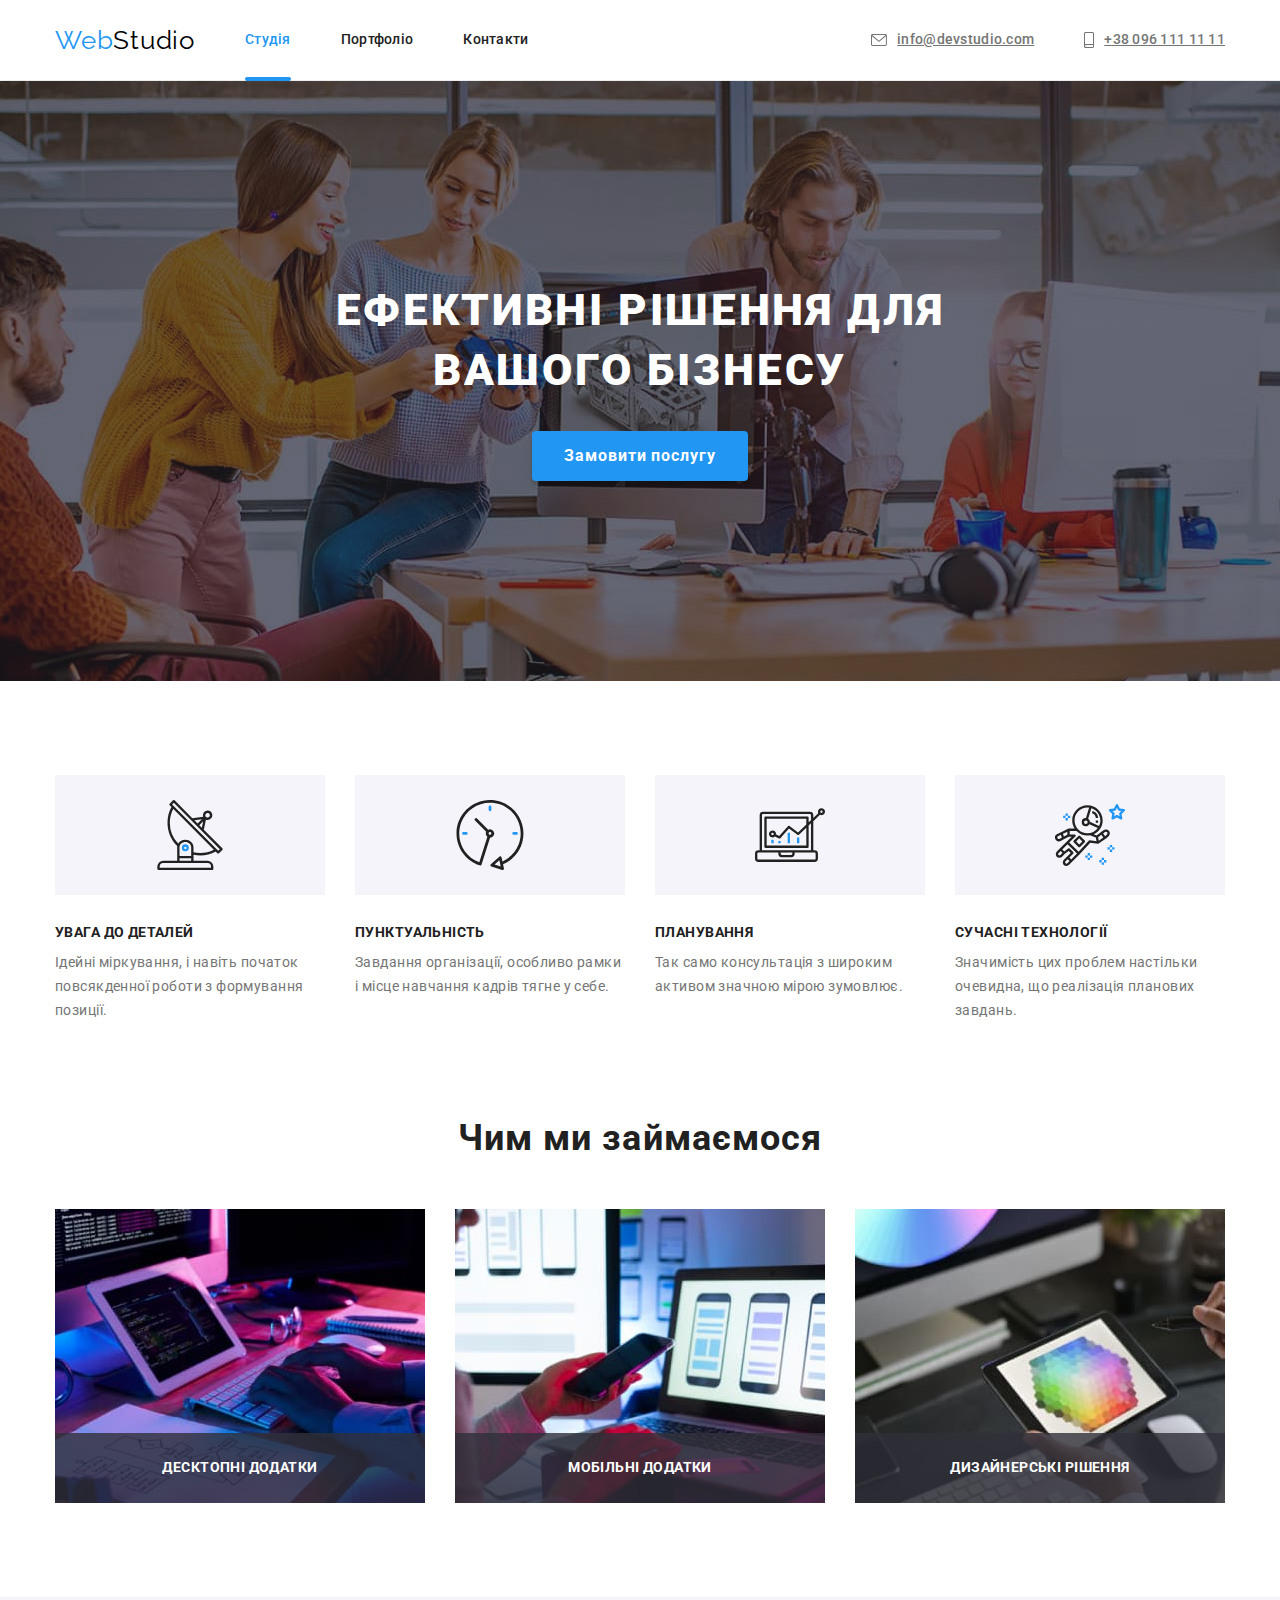
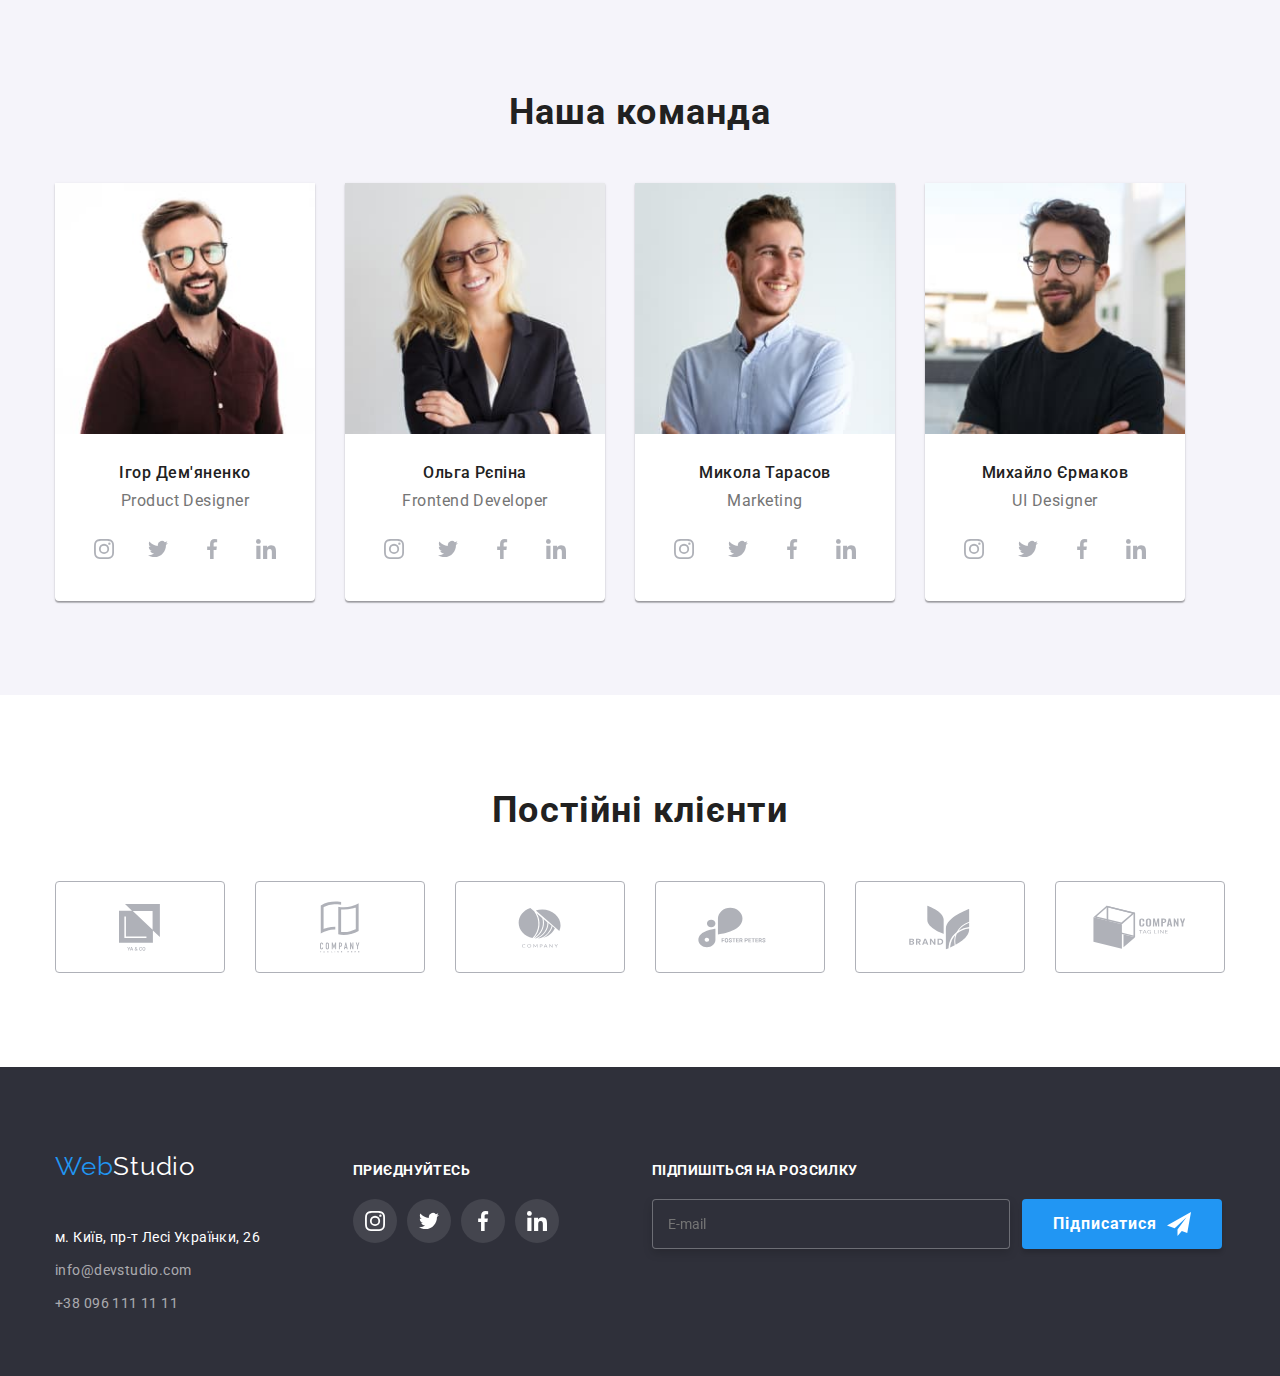
==== commit d0c30120: "Create SASS" ====
--- a/index.html
+++ b/index.html
@@ -8,11 +8,11 @@
   <title>Студія</title>
   <link rel="stylesheet"
     href="https://cdnjs.cloudflare.com/ajax/libs/modern-normalize/1.1.0/modern-normalize.min.css" />
-  <link rel="stylesheet" href="./css/styles.css" />
   <link rel="preconnect" href="https://fonts.googleapis.com" />
   <link rel="preconnect" href="https://fonts.gstatic.com" crossorigin />
   <link href="https://fonts.googleapis.com/css2?family=Raleway:wght@700&family=Roboto:wght@400;500;700;900&display=swap"
     rel="stylesheet" />
+  <link rel="stylesheet" href="./css/main.min.css" />
 </head>
 
 <body>
--- a/css/main.min.css
+++ b/css/main.min.css
@@ -0,0 +1 @@
+:root{--color-basic: #212121;--color-minor: #757575;--color-current: #2196f3;--color-current-active: #188ce8;--color-brand: #2f303a;--color-solid: #eeeeee;--color-solid-border: rgba(33, 33, 33, 0.2);--color-solid-border-active: #2196f3;--color-solid-other: #afb1b8;--color-bacground-basic: #ffffff;--color-bacground-minor: #f5f5f5;--color-bacground-body: #f5f4fa;--color-bacground-modal: rgba(0, 0, 0, 0.2);--timing-effect: cubic-bezier(0.4, 0, 0.2, 1)}.container{width:100%;max-width:1200px;margin:0 auto;padding:0 15px}.section{padding:94px 0}.section:nth-child(3){padding-top:0}.nondecoration{text-decoration:none;font-style:normal}ul{list-style:none}h1,h2,h3,h4,h5,h6,ul,p{margin:0;padding:0}img{display:block;max-width:100%;height:auto}body{font-family:"Roboto",sans-serif;font-size:14px;color:var(--color-minor);background-color:var(--color-bacground-basic)}.visually-hidden{position:absolute;white-space:nowrap;width:1px;height:1px;overflow:hidden;border:0;padding:0;clip:rect(0 0 0 0);-webkit-clip-path:inset(50%);clip-path:inset(50%);margin:-1px}.activity__list{display:-webkit-box;display:-ms-flexbox;display:flex;-webkit-box-align:center;-ms-flex-align:center;align-items:center;gap:30px;-webkit-box-pack:center;-ms-flex-pack:center;justify-content:center}.activity__content{position:relative;display:-webkit-box;display:-ms-flexbox;display:flex;-webkit-box-pack:center;-ms-flex-pack:center;justify-content:center}.activity__content::before{content:"";position:absolute;bottom:0;width:100%;height:70px;background-color:rgba(47,48,58,.8)}.activity__label{position:absolute;bottom:0px;padding:27px 0;text-align:center;font-weight:700;line-height:1.14;letter-spacing:.03em;text-transform:uppercase;color:var(--color-bacground-basic)}.button{border-radius:4px;border:none;cursor:pointer;color:var(--color-bacground-basic);background-color:var(--color-current);-webkit-box-shadow:0px 4px 4px rgba(0,0,0,.15);box-shadow:0px 4px 4px rgba(0,0,0,.15);font-size:16px;font-weight:700;line-height:1.88;letter-spacing:.06em}.clients{display:-webkit-box;display:-ms-flexbox;display:flex;gap:30px}.clients__item{width:calc((100% - 150px)/6)}.clients__link{width:100%;height:92px;border:1px solid var(--color-solid-other);border-radius:4px;display:-webkit-box;display:-ms-flexbox;display:flex;-webkit-box-align:center;-ms-flex-align:center;align-items:center;-webkit-box-pack:center;-ms-flex-pack:center;justify-content:center;-webkit-transition:border-color 250ms var(--timing-effect);transition:border-color 250ms var(--timing-effect)}.clients__icon{fill:var(--color-solid-other);-webkit-transition:fill 250ms var(--timing-effect);transition:fill 250ms var(--timing-effect)}.clients__link:hover,.clients__link:focus{border-color:var(--color-current)}.clients__link:hover .clients__icon,.clients__link:focus .clients__icon{fill:var(--color-current)}.footer{padding:60px 0px;background-color:var(--color-brand)}.footer__logo{padding:0px;margin-bottom:20px}.footer__row{display:-webkit-box;display:-ms-flexbox;display:flex;gap:93px;-webkit-box-align:baseline;-ms-flex-align:baseline;align-items:baseline}.footer__title{font-weight:700;font-size:14px;line-height:1.14;letter-spacing:.03em;text-transform:uppercase;color:var(--color-bacground-basic);margin-bottom:20px}.footer__soc .soc-list__link{background-color:rgba(255,255,255,.1);-webkit-transition:background-color 250ms var(--timing-effect);transition:background-color 250ms var(--timing-effect)}.footer__soc .soc-list__icon{fill:var(--color-bacground-basic)}.footer__soc .soc-list__link:hover,.footer__soc .soc-list__link:focus{background-color:var(--color-current)}.contacts__unit{display:block;color:rgba(255,255,255,.6);font-weight:400;line-height:1.71;letter-spacing:.03em}.contacts__unit--white{color:var(--color-bacground-basic)}.contacts__item:not(:last-child){margin-bottom:9px}.mailing__form{display:-webkit-box;display:-ms-flexbox;display:flex}.mailing__input{padding:15px;width:358px;color:var(--color-bacground-basic);background-color:var(--color-brand);border:1px solid rgba(255,255,255,.3);-webkit-filter:drop-shadow(0px 4px 4px rgba(0, 0, 0, 0.15));filter:drop-shadow(0px 4px 4px rgba(0, 0, 0, 0.15));border-radius:4px}.mailing__button{display:-webkit-inline-box;display:-ms-inline-flexbox;display:inline-flex;-webkit-box-pack:center;-ms-flex-pack:center;justify-content:center;-webkit-box-align:center;-ms-flex-align:center;align-items:center;margin-left:12px;width:200px;height:50px;font-weight:700;font-size:16px;line-height:1.88;letter-spacing:.06em;color:var(--color-bacground-basic);background-color:var(--color-current);-webkit-box-shadow:0px 4px 4px rgba(0,0,0,.15);box-shadow:0px 4px 4px rgba(0,0,0,.15);border:none;border-radius:4px;cursor:pointer;-webkit-transition:background-color 250ms var(--timing-effect);transition:background-color 250ms var(--timing-effect)}.mailing__icon{fill:var(--color-bacground-basic);margin-left:10px}.header-page{border-bottom:1px solid #ececec}.header-page__container{display:-webkit-box;display:-ms-flexbox;display:flex;-webkit-box-align:center;-ms-flex-align:center;align-items:center;-webkit-box-pack:justify;-ms-flex-pack:justify;justify-content:space-between}.header-nav{display:-webkit-box;display:-ms-flexbox;display:flex;-webkit-box-align:center;-ms-flex-align:center;align-items:center}.header-menu{display:-webkit-box;display:-ms-flexbox;display:flex;-webkit-box-pack:center;-ms-flex-pack:center;justify-content:center;-webkit-box-flex:1;-ms-flex-positive:1;flex-grow:1;gap:50px;margin-left:50px}.header-menu__item{display:block;padding:32px 0px;color:var(--color-basic);text-decoration:none;font-weight:500;line-height:1.14;letter-spacing:.02em;-webkit-transition:color 250ms var(--timing-effect);transition:color 250ms var(--timing-effect)}.header-menu__item:hover,.header-menu__item:focus{color:var(--color-current)}.header-contacts{display:-webkit-box;display:-ms-flexbox;display:flex;-webkit-box-align:center;-ms-flex-align:center;align-items:center;margin-left:auto;gap:50px}.header-contacts__icon{vertical-align:middle;margin-right:10px;fill:currentColor}.header-menu__item--current{position:relative;display:-webkit-box;display:-ms-flexbox;display:flex;color:var(--color-current)}.header-menu__item--current::after{content:"";position:absolute;bottom:-1px;width:100%;height:4px;border-radius:2px;background-color:currentColor}.header-contacts__link{display:block;padding:32px 0px;color:var(--color-minor);font-weight:500;line-height:1.14;letter-spacing:.02em;-webkit-transition:color 250ms var(--timing-effect);transition:color 250ms var(--timing-effect)}.header-contacts__link:hover,.header-contacts__link:focus{color:var(--color-current)}.hero{padding:200px 0px;background-color:var(--color-brand)}.hero__picture{max-width:1600px;min-height:600px;margin-right:auto;margin-left:auto;background-image:-webkit-gradient(linear, left top, right top, from(rgba(47, 48, 58, 0.4)), to(rgba(47, 48, 58, 0.4))),url(../images/bodsec-01-herofon.jpg);background-image:linear-gradient(to right, rgba(47, 48, 58, 0.4), rgba(47, 48, 58, 0.4)),url(../images/bodsec-01-herofon.jpg);background-repeat:no-repeat;background-position:center;background-size:cover}.hero__title{width:696px;margin-top:0;margin-bottom:30px;margin-left:auto;margin-right:auto;color:var(--color-bacground-basic);text-transform:uppercase;text-align:center;font-weight:900;font-size:44px;line-height:1.36;letter-spacing:.06em}.hero__button{display:block;margin-right:auto;margin-left:auto;padding:10px 32px;min-width:216px;-webkit-transition:color 250ms var(--timing-effect),background-color 250ms var(--timing-effect),-webkit-box-shadow 250ms var(--timing-effect);transition:color 250ms var(--timing-effect),background-color 250ms var(--timing-effect),-webkit-box-shadow 250ms var(--timing-effect);transition:color 250ms var(--timing-effect),background-color 250ms var(--timing-effect),box-shadow 250ms var(--timing-effect);transition:color 250ms var(--timing-effect),background-color 250ms var(--timing-effect),box-shadow 250ms var(--timing-effect),-webkit-box-shadow 250ms var(--timing-effect)}.hero__button:hover,.hero__utton:focus{background-color:var(--color-current-active)}.logo{display:block;padding:24px 0px;text-decoration:none;color:var(--color-current);font-family:"Raleway",sans-serif;font-size:26px;line-height:1.19;letter-spacing:.03em}.logo--black{color:#000}.logo--white{color:var(--color-bacground-basic)}.modal{position:absolute;top:50%;left:50%;-webkit-transform:translate(-50%, -50%);transform:translate(-50%, -50%);width:528px;height:581px;padding:40px;background-color:var(--color-bacground-basic)}.modal__heading{margin-bottom:12px;text-align:center;font-size:20px;font-weight:700;line-height:1.22;letter-spacing:.03em;color:var(--color-basic)}.backdrop{position:fixed;top:0;left:0;width:100%;height:100%;z-index:1;background-color:var(--color-bacground-modal);-webkit-transition:opacity 250ms,visibility 250ms;transition:opacity 250ms,visibility 250ms}.is-hidden{opacity:0;visibility:hidden;pointer-events:none}.modal-button__close{position:absolute;top:8px;right:8px;width:30px;height:30px;padding:9px 9px 10px 10px;display:-webkit-box;display:-ms-flexbox;display:flex;-webkit-box-align:center;-ms-flex-align:center;align-items:center;-webkit-box-pack:center;-ms-flex-pack:center;justify-content:center;border-radius:50%;border:1px solid rgba(0,0,0,.1);background-color:var(--color-bacground-basic);cursor:pointer}.modal-button__close:focus,.modal-button__close:hover{fill:var(--color-current)}.modal-box{position:relative;margin-bottom:10px}.modal-box__label{display:block;margin-bottom:4px;font-weight:400;font-size:12px;line-height:1.17;letter-spacing:.01em}.modal-box__input{width:100%;padding:14px 14px 14px 32px;border:1px solid var(--color-solid-border);border-radius:4px;outline:none;-webkit-transition:border 250ms var(--timing-effect);transition:border 250ms var(--timing-effect)}.modal-box__icon{position:absolute;left:15px;top:50%;-webkit-transform:translateY(-50%);transform:translateY(-50%);fill:var(--color-basic);-webkit-transition:fill 250ms var(--timing-effect);transition:fill 250ms var(--timing-effect)}.modal-box__input:hover,.modal-box__input:focus{border-color:var(--color-solid-border-active)}.modal-box__input:hover+.modal-box__icon,.modal-box__input:focus+.modal-box__icon{fill:var(--color-solid-border-active)}.modal-box__textarea{display:block;width:100%;height:120px;padding:14px 16px;border:1px solid var(--color-solid-border);border-radius:4px;outline:none;-webkit-transition:border 250ms var(--timing-effect);transition:border 250ms var(--timing-effect)}.modal-box__textarea:hover,.modal-box__textarea:focus{border-color:var(--color-solid-border-active)}.modal-checkbox{margin-top:20px;margin-bottom:30px}.modal-checkbox__label{display:-webkit-box;display:-ms-flexbox;display:flex;-webkit-box-pack:center;-ms-flex-pack:center;justify-content:center;-webkit-box-align:center;-ms-flex-align:center;align-items:center;font-weight:400;font-size:14px;line-height:1.71;color:var(--color-minor)}.modal-checkbox__icon{display:block;width:16px;height:15px;margin-right:7px;border:solid 2px var(--color-basic);border-radius:3px;fill:var(--color-bacground-basic);-webkit-transition:border 250ms var(--timing-effect);transition:border 250ms var(--timing-effect);-webkit-transition:fill 250ms var(--timing-effect);transition:fill 250ms var(--timing-effect)}.modal-checkbox__input:checked+.modal-checkbox__icon{border:none;background-color:var(--color-current)}.modal-checkbox__terms{display:inline-block;margin-left:10px;text-decoration:underline;color:var(--color-current)}.modal-button__send{display:-webkit-box;display:-ms-flexbox;display:flex;-webkit-box-pack:center;-ms-flex-pack:center;justify-content:center;-webkit-box-align:center;-ms-flex-align:center;align-items:center;width:200px;height:50px;margin-left:auto;margin-right:auto;-webkit-transition:background-color 250ms var(--timing-effect);transition:background-color 250ms var(--timing-effect)}.modal-button__send:focus,.modal-button__send:hover{background-color:var(--color-current-active)}.portfolio{display:-webkit-box;display:-ms-flexbox;display:flex;-webkit-box-pack:center;-ms-flex-pack:center;justify-content:center;gap:8px;margin-bottom:50px}.portfolio__button{cursor:pointer;font-family:inherit;font-size:16px;line-height:1.62;letter-spacing:.03em;font-weight:500;background-color:var(--color-bacground-body);border:none;padding:6px 22px;border-radius:4px;-webkit-transition:color 250ms var(--timing-effect),background-color 250ms var(--timing-effect),-webkit-box-shadow 250ms var(--timing-effect);transition:color 250ms var(--timing-effect),background-color 250ms var(--timing-effect),-webkit-box-shadow 250ms var(--timing-effect);transition:color 250ms var(--timing-effect),background-color 250ms var(--timing-effect),box-shadow 250ms var(--timing-effect);transition:color 250ms var(--timing-effect),background-color 250ms var(--timing-effect),box-shadow 250ms var(--timing-effect),-webkit-box-shadow 250ms var(--timing-effect)}.portfolio__button:first-child{padding:6px 25px}.portfolio__button:hover,.portfolio__button:focus{color:var(--color-bacground-basic);background-color:var(--color-current);-webkit-box-shadow:0px 3px 1px rgba(0,0,0,.1),0px 1px 2px rgba(0,0,0,.08),0px 2px 2px rgba(0,0,0,.12);box-shadow:0px 3px 1px rgba(0,0,0,.1),0px 1px 2px rgba(0,0,0,.08),0px 2px 2px rgba(0,0,0,.12)}.portfolio-list{display:-webkit-box;display:-ms-flexbox;display:flex;-webkit-box-pack:center;-ms-flex-pack:center;justify-content:center;-ms-flex-wrap:wrap;flex-wrap:wrap;gap:30px}.portfolio-list__elements{width:calc((100% - 60px)/3)}.portfolio-list__thumb{position:relative;overflow:hidden}.portfolio-list__link{text-decoration:none;display:block;-webkit-transition:-webkit-box-shadow 250ms var(--timing-effect);transition:-webkit-box-shadow 250ms var(--timing-effect);transition:box-shadow 250ms var(--timing-effect);transition:box-shadow 250ms var(--timing-effect), -webkit-box-shadow 250ms var(--timing-effect)}.portfolio-list__overlay{position:absolute;top:0;left:0;width:100%;height:100%;background-color:rgba(33,150,243,.9);-webkit-transform:translateY(100%);transform:translateY(100%);-webkit-transition:-webkit-transform 250ms var(--timing-effect);transition:-webkit-transform 250ms var(--timing-effect);transition:transform 250ms var(--timing-effect);transition:transform 250ms var(--timing-effect), -webkit-transform 250ms var(--timing-effect)}.portfolio-list__text{margin:0;font-size:18px;line-height:1.56;font-weight:400;letter-spacing:.03em;color:var(--color-bacground-basic);padding:63px 24px}.portfolio-list__link:hover,.portfolio-list__link:focus{-webkit-box-shadow:0px 1px 1px rgba(0,0,0,.12),0px 4px 4px rgba(0,0,0,.06),1px 4px 6px rgba(0,0,0,.16);box-shadow:0px 1px 1px rgba(0,0,0,.12),0px 4px 4px rgba(0,0,0,.06),1px 4px 6px rgba(0,0,0,.16)}.portfolio-list__link:hover .portfolio-list__overlay,.portfolio-list__link:focus .portfolio-list__overlay{opacity:1;-webkit-transform:translateY(0);transform:translateY(0)}.portfolio-list__caption{padding:20px 18px 20px 24px;border:1px solid var(--color-solid);border-top:none}.portfolio-list__name{color:var(--color-basic);font-weight:700;font-size:18px;line-height:2;letter-spacing:.06em;margin-bottom:4px}.portfolio-list__type{color:var(--color-minor);font-weight:400;font-size:16px;line-height:1.88;letter-spacing:.03em}.promo{display:-webkit-box;display:-ms-flexbox;display:flex;gap:30px}.promo__list{width:calc((100% - 90px)/4)}.promo__icons{display:-webkit-box;display:-ms-flexbox;display:flex;height:120px;margin-bottom:30px;background-color:var(--color-bacground-body);-webkit-box-pack:center;-ms-flex-pack:center;justify-content:center;-webkit-box-align:center;-ms-flex-align:center;align-items:center}.promo__title{margin-bottom:10px;color:var(--color-basic);text-transform:uppercase;font-weight:700;font-size:14px;line-height:1.14;letter-spacing:.03em}.promo__text{font-weight:400;line-height:1.71;letter-spacing:.03em}.soc-list__row{display:-webkit-box;display:-ms-flexbox;display:flex;-webkit-box-pack:center;-ms-flex-pack:center;justify-content:center;gap:10px;margin-top:16px}.soc-list__link{width:44px;height:44px;display:-webkit-box;display:-ms-flexbox;display:flex;-webkit-box-align:center;-ms-flex-align:center;align-items:center;-webkit-box-pack:center;-ms-flex-pack:center;justify-content:center;border-radius:50%;color:var(--color-solid-other);-webkit-transition:color 250ms var(--timing-effect),background-color 250ms var(--timing-effect);transition:color 250ms var(--timing-effect),background-color 250ms var(--timing-effect)}.soc-list__icon{fill:currentColor;width:20px;height:20px}.soc-list__link:hover,.soc-list__link:focus{background-color:var(--color-current);color:var(--color-bacground-basic)}.team{background-color:var(--color-bacground-body)}.team__list{display:-webkit-box;display:-ms-flexbox;display:flex;-webkit-box-align:center;-ms-flex-align:center;align-items:center;gap:30px}.team__list>li{background-color:var(--color-bacground-basic);-webkit-box-shadow:0px 1px 3px rgba(0,0,0,.12),0px 1px 1px rgba(0,0,0,.14),0px 2px 1px rgba(0,0,0,.2);box-shadow:0px 1px 3px rgba(0,0,0,.12),0px 1px 1px rgba(0,0,0,.14),0px 2px 1px rgba(0,0,0,.2);border-radius:0px 0px 4px 4px}.team__row{padding:30px 0px 30px}.team__person{margin-bottom:10px;color:var(--color-basic);font-weight:500;font-size:16px;line-height:1.17;letter-spacing:.03em;text-align:center}.team__function{color:var(--color-minor);font-weight:400;font-size:16px;line-height:1.17;letter-spacing:.03em;text-align:center}.title{margin-bottom:50px;color:var(--color-basic);font-size:36px;font-weight:700;line-height:1.17;letter-spacing:.03em;text-align:center}/*# sourceMappingURL=main.min.css.map */